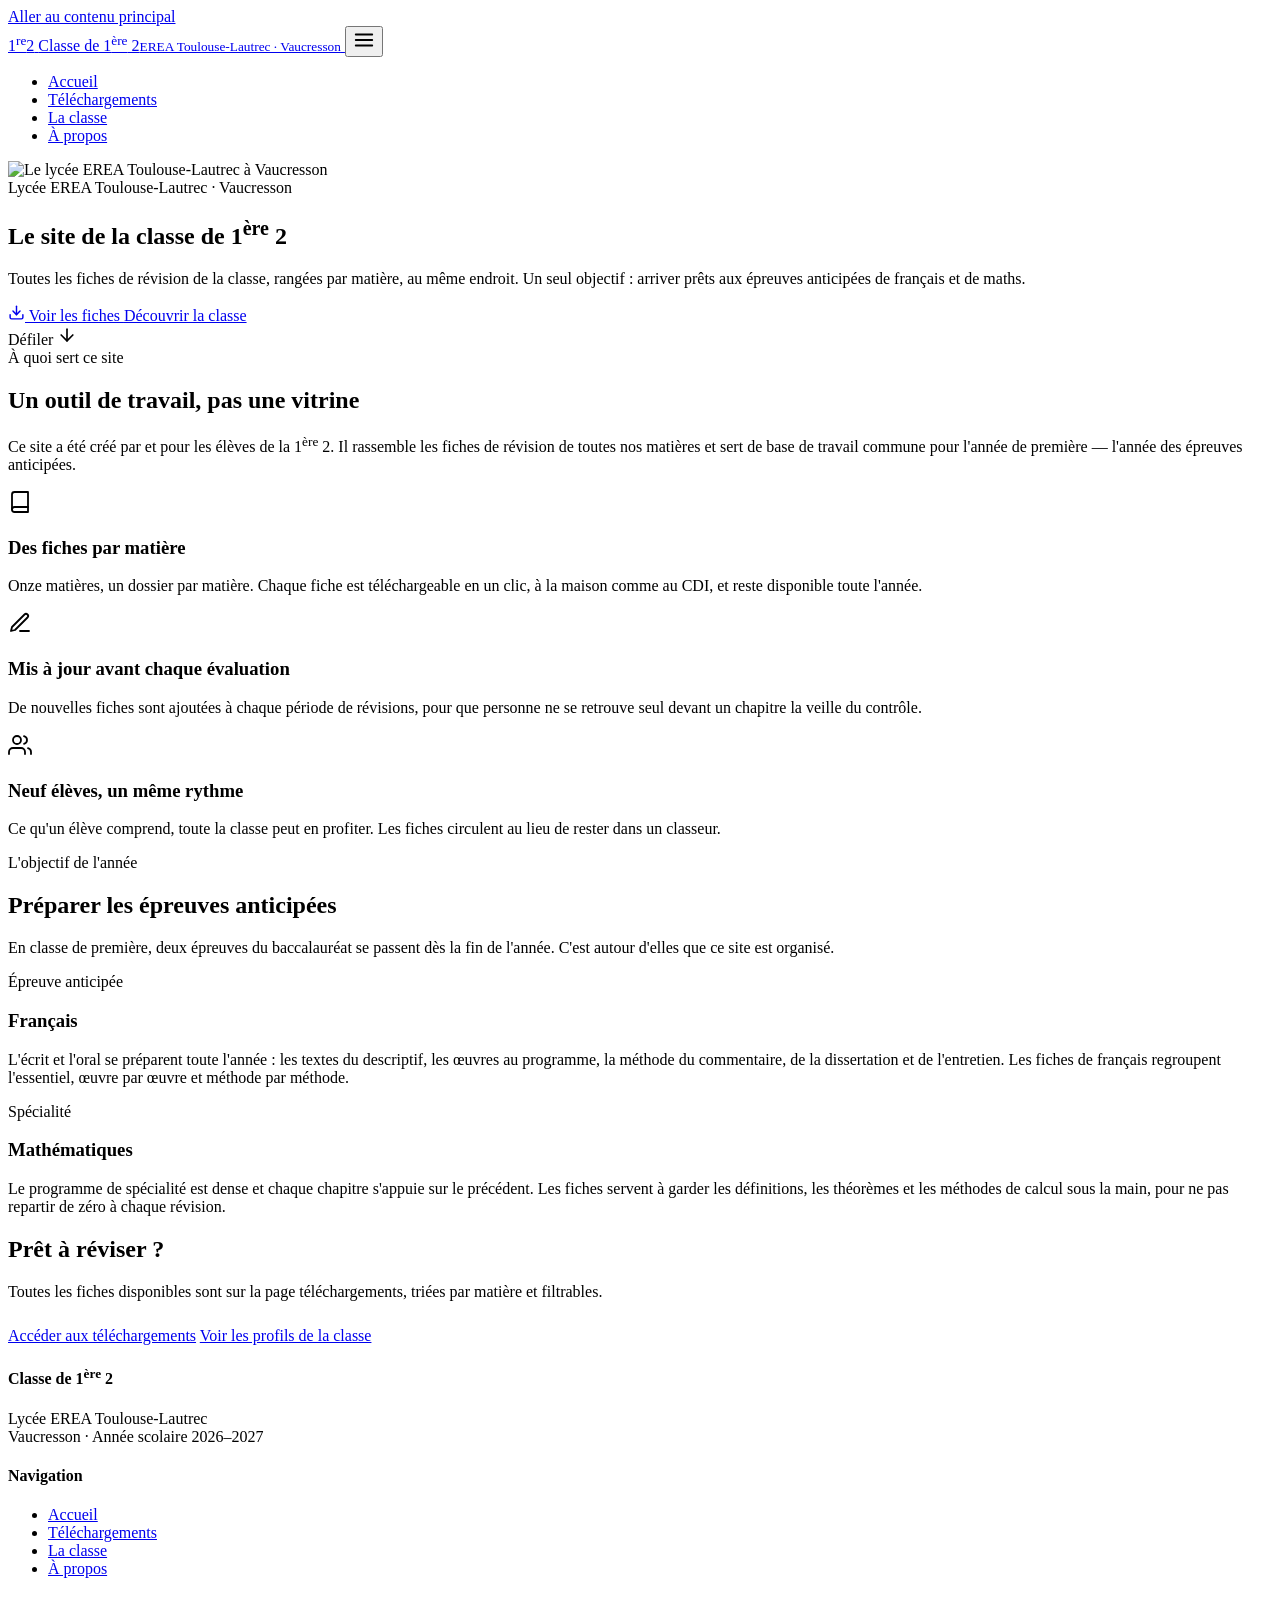
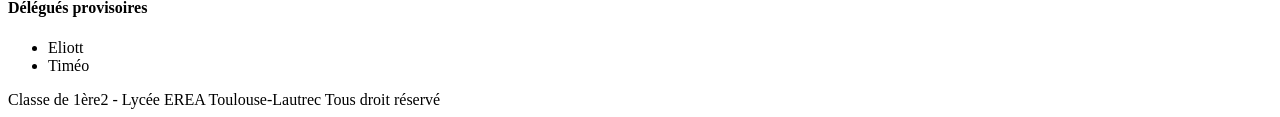
==== index.html @ 65476188 "Add files via upload" ====
<!DOCTYPE html>
<html lang="fr">
<head>
<meta charset="utf-8">
<meta name="viewport" content="width=device-width, initial-scale=1">
<title>Classe de 1ère 2 — Lycée EREA Toulouse-Lautrec</title>
<meta name="description" content="Le site de la classe de 1ère 2 du lycée EREA Toulouse-Lautrec à Vaucresson : fiches de révision par matière et préparation aux épreuves anticipées de français et de maths.">
<link rel="icon" href="favicon.ico" sizes="any">
<link rel="icon" type="image/png" sizes="16x16" href="images/favicon-16.png">
<link rel="icon" type="image/png" sizes="32x32" href="images/favicon-32.png">
<link rel="icon" type="image/png" sizes="48x48" href="images/favicon-48.png">
<link rel="apple-touch-icon" sizes="180x180" href="images/apple-touch-icon.png">
<script>document.documentElement.className+=" js";</script>
<link rel="stylesheet" href="css/style.css">
</head>
<body>
<a class="skip-link" href="#main">Aller au contenu principal</a>

<header class="site-header site-header--over-capable site-header--over">
  <div class="header-inner">
    <a class="brand" href="index.html">
      <span class="brand-mark" aria-hidden="true">1<sup>re</sup>2</span>
      <span class="brand-name">Classe de 1<sup>ère</sup> 2<small>EREA Toulouse-Lautrec · Vaucresson</small></span>
    </a>
    <button class="nav-toggle" type="button" aria-expanded="false" aria-controls="nav" aria-label="Ouvrir le menu">
      <svg width="22" height="22" viewBox="0 0 24 24" fill="none" stroke="currentColor" stroke-width="2" stroke-linecap="round" aria-hidden="true"><path d="M3 6h18M3 12h18M3 18h18"/></svg>
    </button>
    <nav class="nav" id="nav" data-open="false" aria-label="Navigation principale">
      <ul>
        <li><a href="index.html" aria-current="page">Accueil</a></li>
        <li><a href="telechargements.html">Téléchargements</a></li>
        <li><a href="eleves.html">La classe</a></li>
        <li><a href="a-propos.html">À propos</a></li>
      </ul>
    </nav>
  </div>
</header>

<main id="main">

  <!-- ============ HERO ============ -->
  <section class="hero">
    <div class="hero-media">
      <img src="images/lycee.jpg" alt="Le lycée EREA Toulouse-Lautrec à Vaucresson">
    </div>
    <div class="hero-inner">
      <span class="eyebrow">Lycée EREA Toulouse-Lautrec · Vaucresson</span>
      <h1>Le site de la classe de 1<sup>ère</sup> 2</h1>
      <p class="lead">Toutes les fiches de révision de la classe, rangées par matière, au même endroit. Un seul objectif : arriver prêts aux épreuves anticipées de français et de maths.</p>
      <div class="hero-actions">
        <a class="btn btn--primary" href="telechargements.html">
          <svg width="17" height="17" viewBox="0 0 24 24" fill="none" stroke="currentColor" stroke-width="2" stroke-linecap="round" stroke-linejoin="round" aria-hidden="true"><path d="M21 15v4a2 2 0 0 1-2 2H5a2 2 0 0 1-2-2v-4"/><path d="M7 10l5 5 5-5"/><path d="M12 15V3"/></svg>
          Voir les fiches
        </a>
        <a class="btn btn--ghost" href="eleves.html">Découvrir la classe</a>
      </div>
    </div>
    <div class="scroll-cue" aria-hidden="true">
      <span>Défiler</span>
      <svg width="20" height="20" viewBox="0 0 24 24" fill="none" stroke="currentColor" stroke-width="2" stroke-linecap="round" stroke-linejoin="round"><path d="M12 5v14"/><path d="M19 12l-7 7-7-7"/></svg>
    </div>
  </section>

  <!-- ============ À QUOI SERT CE SITE ============ -->
  <section class="section">
    <div class="container">
      <div class="section-head section-head--center reveal">
        <span class="eyebrow-dark">À quoi sert ce site</span>
        <h2>Un outil de travail, pas une vitrine</h2>
        <p>Ce site a été créé par et pour les élèves de la 1<sup>ère</sup> 2. Il rassemble les fiches de révision de toutes nos matières et sert de base de travail commune pour l'année de première — l'année des épreuves anticipées.</p>
      </div>

      <div class="grid grid--3">
        <article class="card card--hover reveal">
          <span class="icon-badge" aria-hidden="true">
            <svg width="24" height="24" viewBox="0 0 24 24" fill="none" stroke="currentColor" stroke-width="1.8" stroke-linecap="round" stroke-linejoin="round"><path d="M4 19.5A2.5 2.5 0 0 1 6.5 17H20"/><path d="M6.5 2H20v20H6.5A2.5 2.5 0 0 1 4 19.5v-15A2.5 2.5 0 0 1 6.5 2z"/></svg>
          </span>
          <h3>Des fiches par matière</h3>
          <p>Onze matières, un dossier par matière. Chaque fiche est téléchargeable en un clic, à la maison comme au CDI, et reste disponible toute l'année.</p>
        </article>

        <article class="card card--hover reveal">
          <span class="icon-badge" aria-hidden="true">
            <svg width="24" height="24" viewBox="0 0 24 24" fill="none" stroke="currentColor" stroke-width="1.8" stroke-linecap="round" stroke-linejoin="round"><path d="M12 20h9"/><path d="M16.5 3.5a2.12 2.12 0 0 1 3 3L7 19l-4 1 1-4z"/></svg>
          </span>
          <h3>Mis à jour avant chaque évaluation</h3>
          <p>De nouvelles fiches sont ajoutées à chaque période de révisions, pour que personne ne se retrouve seul devant un chapitre la veille du contrôle.</p>
        </article>

        <article class="card card--hover reveal">
          <span class="icon-badge icon-badge--accent" aria-hidden="true">
            <svg width="24" height="24" viewBox="0 0 24 24" fill="none" stroke="currentColor" stroke-width="1.8" stroke-linecap="round" stroke-linejoin="round"><path d="M17 21v-2a4 4 0 0 0-4-4H5a4 4 0 0 0-4 4v2"/><circle cx="9" cy="7" r="4"/><path d="M23 21v-2a4 4 0 0 0-3-3.87"/><path d="M16 3.13a4 4 0 0 1 0 7.75"/></svg>
          </span>
          <h3>Neuf élèves, un même rythme</h3>
          <p>Ce qu'un élève comprend, toute la classe peut en profiter. Les fiches circulent au lieu de rester dans un classeur.</p>
        </article>
      </div>
    </div>
  </section>

  <!-- ============ LES ÉPREUVES ANTICIPÉES ============ -->
  <section class="section section--muted">
    <div class="container">
      <div class="section-head reveal">
        <span class="eyebrow-dark">L'objectif de l'année</span>
        <h2>Préparer les épreuves anticipées</h2>
        <p>En classe de première, deux épreuves du baccalauréat se passent dès la fin de l'année. C'est autour d'elles que ce site est organisé.</p>
      </div>

      <div class="bc-strip">
        <article class="bc-card bc-card--fr reveal">
          <span class="bc-tag">Épreuve anticipée</span>
          <h3>Français</h3>
          <p>L'écrit et l'oral se préparent toute l'année : les textes du descriptif, les œuvres au programme, la méthode du commentaire, de la dissertation et de l'entretien. Les fiches de français regroupent l'essentiel, œuvre par œuvre et méthode par méthode.</p>
        </article>

        <article class="bc-card bc-card--maths reveal">
          <span class="bc-tag">Spécialité</span>
          <h3>Mathématiques</h3>
          <p>Le programme de spécialité est dense et chaque chapitre s'appuie sur le précédent. Les fiches servent à garder les définitions, les théorèmes et les méthodes de calcul sous la main, pour ne pas repartir de zéro à chaque révision.</p>
        </article>
      </div>
    </div>
  </section>

  <!-- ============ CTA ============ -->
  <section class="section">
    <div class="container">
      <div class="section-head section-head--center reveal">
        <h2>Prêt à réviser ?</h2>
        <p>Toutes les fiches disponibles sont sur la page téléchargements, triées par matière et filtrables.</p>
        <div class="hero-actions" style="margin-top:26px">
          <a class="btn btn--primary" href="telechargements.html">Accéder aux téléchargements</a>
          <a class="btn btn--soft" href="eleves.html">Voir les profils de la classe</a>
        </div>
      </div>
    </div>
  </section>

</main>

<footer class="site-footer">
  <div class="container">
    <div class="footer-top">
      <div>
        <h4>Classe de 1<sup>ère</sup> 2</h4>
        <p>Lycée EREA Toulouse-Lautrec<br>Vaucresson · Année scolaire <span data-year>2026–2027</span></p>
      </div>
      <div>
        <h4>Navigation</h4>
        <ul>
          <li><a href="index.html">Accueil</a></li>
          <li><a href="telechargements.html">Téléchargements</a></li>
          <li><a href="eleves.html">La classe</a></li>
          <li><a href="a-propos.html">À propos</a></li>
        </ul>
      </div>
      <div>
        <h4>Délégués provisoires</h4>
        <ul>
          <li>Eliott</li>
          <li>Timéo</li>
        </ul>
      </div>
    </div>
    <div class="footer-bottom">
      Classe de 1ère2 - Lycée EREA Toulouse-Lautrec Tous droit réservé
    </div>
  </div>
</footer>

<script src="js/main.js"></script>
</body>
</html>
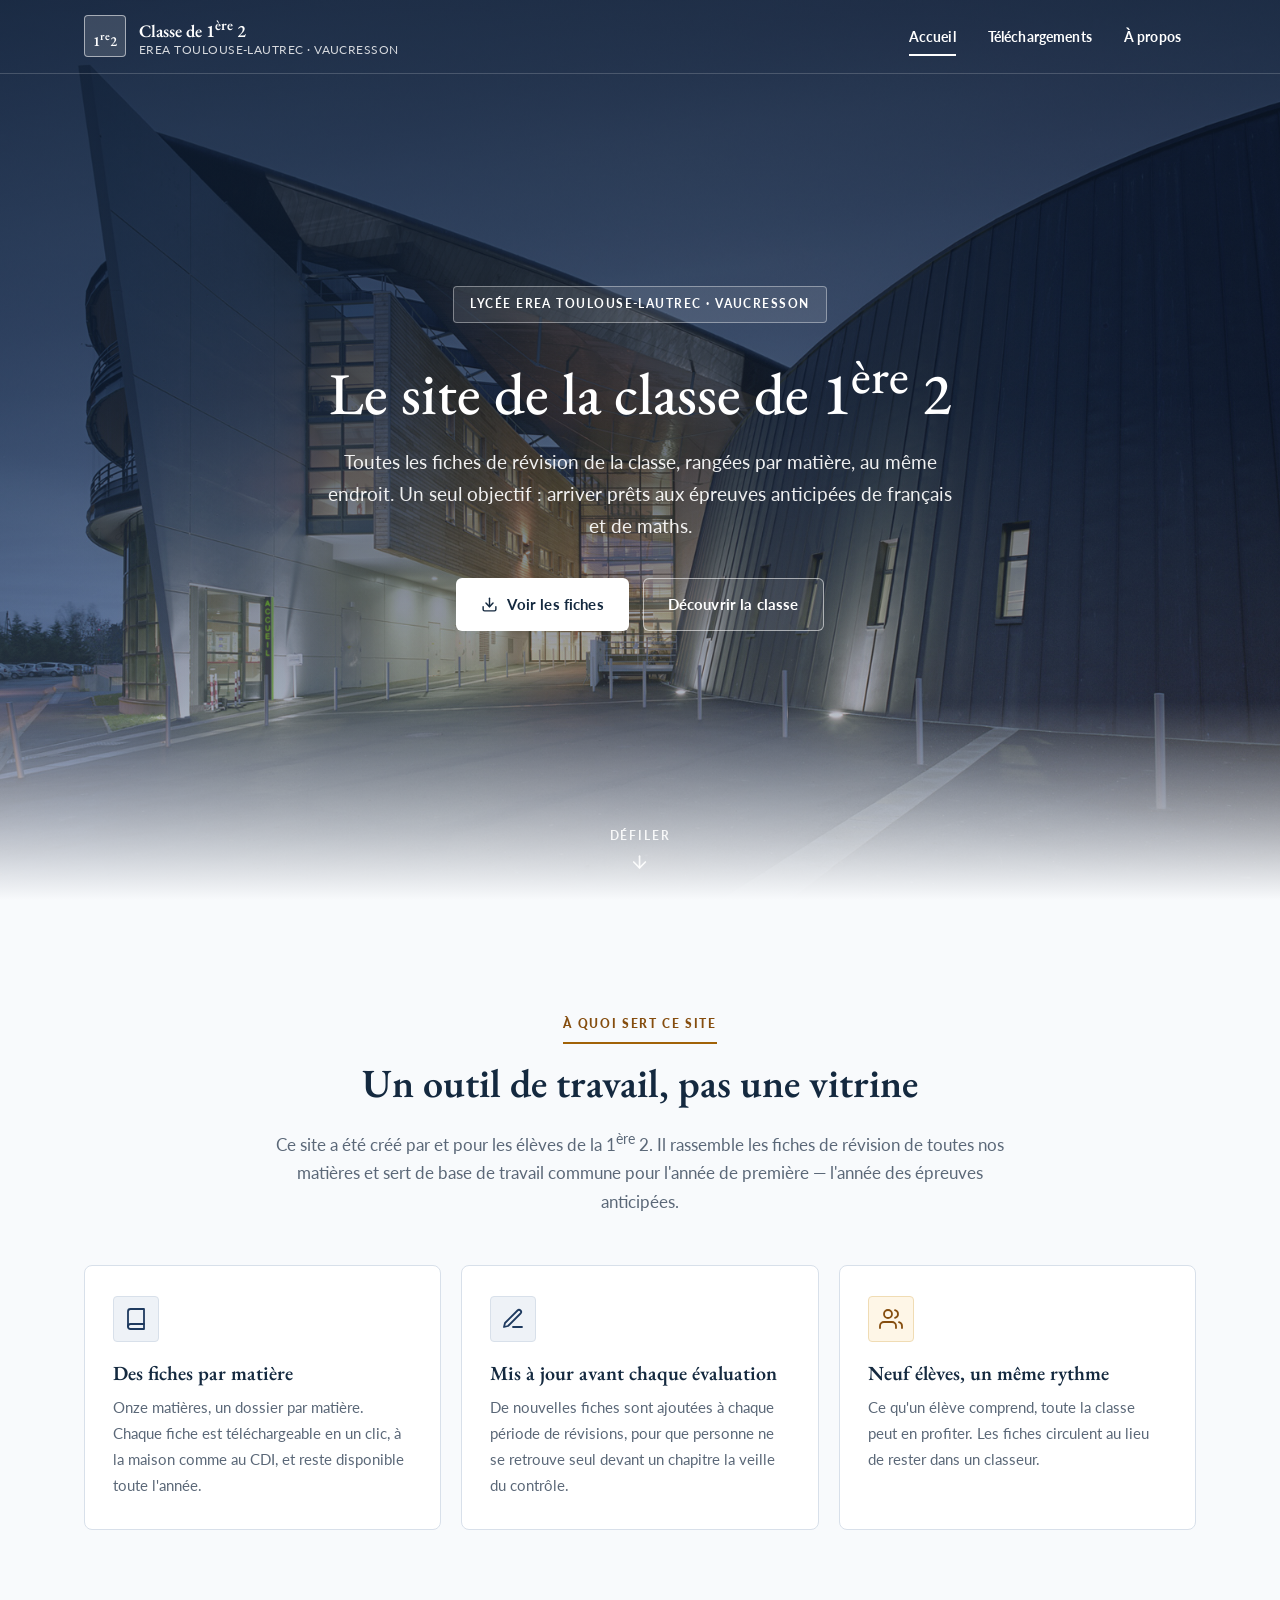
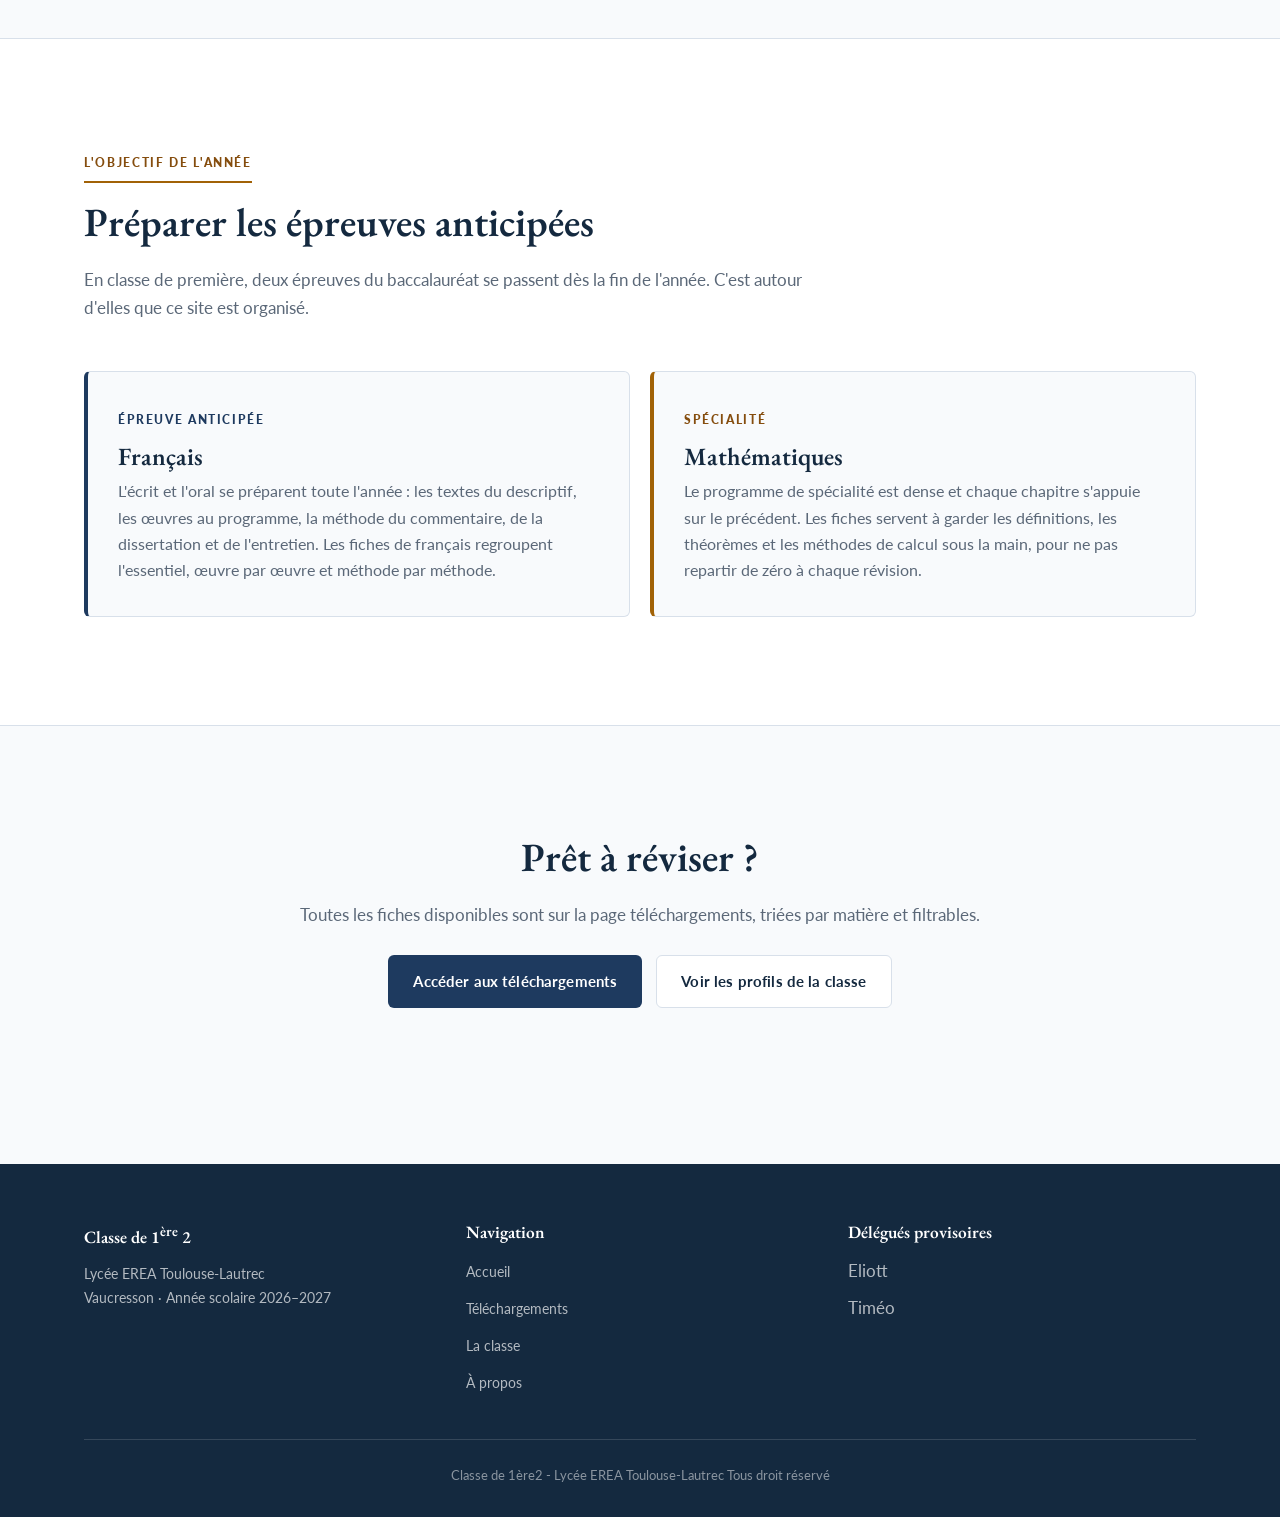
==== commit 56861811: "Remove 'La classe' link from navigation" ====
--- a/index.html
+++ b/index.html
@@ -29,7 +29,6 @@
       <ul>
         <li><a href="index.html" aria-current="page">Accueil</a></li>
         <li><a href="telechargements.html">Téléchargements</a></li>
-        <li><a href="eleves.html">La classe</a></li>
         <li><a href="a-propos.html">À propos</a></li>
       </ul>
     </nav>
--- a/css/style.css
+++ b/css/style.css
@@ -0,0 +1,460 @@
+/* ============================================================
+   Classe de 1ère 2 — Lycée EREA Toulouse-Lautrec
+   Design system : bleu marine institutionnel (#1E3A5F)
+                   + bleu d'action (#1D4ED8) + ocre (#A16207)
+   Typographie : EB Garamond (titres) / Lato (texte)
+   ============================================================ */
+
+@import url('https://fonts.googleapis.com/css2?family=EB+Garamond:wght@400;500;600;700&family=Lato:wght@300;400;700;900&display=swap');
+
+:root {
+  --color-primary: #1E3A5F;
+  --color-primary-dark: #14293F;
+  --color-primary-light: #2F5A8F;
+  --color-on-primary: #FFFFFF;
+
+  --color-action: #1D4ED8;
+  --color-action-dark: #1E40AF;
+
+  --color-accent: #A16207;
+  --color-accent-dark: #854D0E;
+  --color-accent-soft: #FEF6E7;
+  --color-accent-border: #F0DCB4;
+
+  --color-background: #F8FAFC;
+  --color-surface: #FFFFFF;
+  --color-foreground: #0F172A;
+  --color-muted-fg: #5B6878;
+  --color-muted: #EEF2F7;
+  --color-border: #D8E0EA;
+  --color-ring: #1D4ED8;
+
+  --font-heading: 'EB Garamond', Georgia, 'Times New Roman', serif;
+  --font-body: 'Lato', -apple-system, BlinkMacSystemFont, 'Segoe UI', Helvetica, Arial, sans-serif;
+
+  --radius-sm: 4px;
+  --radius: 6px;
+  --radius-lg: 8px;
+
+  --shadow-sm: 0 1px 2px rgba(15, 23, 42, .06);
+  --shadow: 0 1px 3px rgba(15, 23, 42, .08), 0 6px 16px rgba(15, 23, 42, .06);
+  --shadow-lg: 0 2px 6px rgba(15, 23, 42, .08), 0 16px 36px rgba(15, 23, 42, .10);
+
+  --container: 1160px;
+  --header-h: 74px;
+}
+
+/* ---------- Reset ---------- */
+*, *::before, *::after { box-sizing: border-box; }
+html { scroll-behavior: smooth; -webkit-text-size-adjust: 100%; }
+body {
+  margin: 0;
+  font-family: var(--font-body);
+  font-size: 16.5px;
+  line-height: 1.7;
+  color: var(--color-foreground);
+  background: var(--color-background);
+  -webkit-font-smoothing: antialiased;
+}
+img { max-width: 100%; display: block; }
+h1, h2, h3, h4 { font-family: var(--font-heading); line-height: 1.18; margin: 0 0 .5em; font-weight: 600; color: var(--color-primary-dark); }
+h1 { font-size: clamp(2.2rem, 5.5vw, 3.7rem); font-weight: 600; }
+h2 { font-size: clamp(1.7rem, 3.6vw, 2.5rem); }
+h3 { font-size: 1.25rem; }
+p  { margin: 0 0 1rem; }
+a  { color: var(--color-action-dark); }
+ul { margin: 0 0 1rem; padding-left: 1.2rem; }
+code { font-family: ui-monospace, SFMono-Regular, Menlo, Consolas, monospace; font-size: .9em; background: var(--color-muted); padding: 2px 6px; border-radius: 3px; }
+:focus-visible { outline: 3px solid var(--color-ring); outline-offset: 2px; border-radius: 3px; }
+
+.container { width: 100%; max-width: var(--container); margin-inline: auto; padding-inline: 24px; }
+.sr-only {
+  position: absolute; width: 1px; height: 1px; padding: 0; margin: -1px;
+  overflow: hidden; clip: rect(0 0 0 0); white-space: nowrap; border: 0;
+}
+.skip-link {
+  position: absolute; left: 16px; top: -60px; z-index: 200;
+  background: var(--color-primary); color: #fff; padding: 10px 18px;
+  border-radius: 0 0 var(--radius) var(--radius); font-weight: 700;
+  transition: top .2s ease;
+}
+.skip-link:focus { top: 0; }
+
+/* ---------- En-tête ---------- */
+.site-header {
+  position: sticky; top: 0; z-index: 100;
+  height: var(--header-h);
+  display: flex; align-items: center;
+  background: rgba(255, 255, 255, .92);
+  backdrop-filter: blur(12px);
+  -webkit-backdrop-filter: blur(12px);
+  border-bottom: 1px solid var(--color-border);
+}
+.site-header--over {
+  background: transparent; border-bottom-color: rgba(255,255,255,.18);
+  backdrop-filter: none; -webkit-backdrop-filter: none;
+  transition: background .3s ease, border-color .3s ease;
+}
+.site-header--over .brand-name,
+.site-header--over .nav a { color: #fff; }
+.site-header--over .brand-mark { background: rgba(255,255,255,.14); border-color: rgba(255,255,255,.55); color: #fff; }
+.site-header--over .nav a[aria-current="page"] { color: #fff; }
+.site-header--over .nav a[aria-current="page"]::after { background: #fff; }
+.site-header--over .nav-toggle { color: #fff; border-color: rgba(255,255,255,.5); }
+
+.header-inner { width: 100%; max-width: var(--container); margin-inline: auto; padding-inline: 24px; display: flex; align-items: center; justify-content: space-between; gap: 16px; }
+
+.brand { display: flex; align-items: center; gap: 13px; text-decoration: none; }
+.brand-mark {
+  width: 42px; height: 42px; flex: none; border-radius: var(--radius-sm);
+  display: inline-block; text-align: center; line-height: 40px;
+  background: var(--color-primary);
+  color: #fff; font-family: var(--font-heading); font-weight: 600; font-size: .88rem;
+  white-space: nowrap;
+  border: 1px solid rgba(255,255,255,.18);
+}
+.brand-name { font-family: var(--font-heading); font-weight: 600; font-size: 1.1rem; color: var(--color-primary-dark); line-height: 1.15; }
+.brand-name small { display: block; font-family: var(--font-body); font-weight: 400; font-size: .72rem; color: var(--color-muted-fg); letter-spacing: .04em; text-transform: uppercase; margin-top: 2px; }
+.site-header--over .brand-name small { color: rgba(255,255,255,.82); }
+
+.nav ul { display: flex; align-items: center; gap: 2px; list-style: none; margin: 0; padding: 0; }
+.nav a {
+  display: block; position: relative; padding: 10px 15px; border-radius: var(--radius-sm);
+  text-decoration: none; color: var(--color-muted-fg); font-weight: 700; font-size: .88rem;
+  letter-spacing: .01em;
+  transition: color .2s ease, background-color .2s ease;
+}
+.nav a:hover { color: var(--color-primary-dark); background: var(--color-muted); }
+.site-header--over .nav a:hover { background: rgba(255,255,255,.14); color: #fff; }
+.nav a[aria-current="page"] { color: var(--color-primary-dark); }
+.nav a[aria-current="page"]::after {
+  content: ""; position: absolute; left: 15px; right: 15px; bottom: 2px;
+  height: 2px; background: var(--color-primary);
+}
+.nav-toggle {
+  display: none; align-items: center; justify-content: center;
+  width: 44px; height: 44px; border-radius: var(--radius-sm); cursor: pointer;
+  background: transparent; border: 1px solid var(--color-border); color: var(--color-foreground);
+}
+
+@media (max-width: 860px) {
+  .nav-toggle { display: flex; }
+  .nav {
+    position: absolute; top: var(--header-h); left: 0; right: 0;
+    background: var(--color-surface); border-bottom: 1px solid var(--color-border);
+    box-shadow: var(--shadow); padding: 10px 16px 18px;
+    display: none;
+  }
+  .nav[data-open="true"] { display: block; }
+  .nav ul { flex-direction: column; align-items: stretch; gap: 2px; }
+  .nav a { padding: 13px 14px; color: var(--color-foreground); font-size: .95rem; }
+  .site-header--over .nav a { color: var(--color-foreground); }
+  .nav a[aria-current="page"] { background: var(--color-muted); }
+  .nav a[aria-current="page"]::after { display: none; }
+}
+
+/* ---------- Boutons ---------- */
+.btn {
+  display: inline-flex; align-items: center; justify-content: center; gap: 9px;
+  padding: 13px 24px; border-radius: var(--radius); border: 1px solid transparent;
+  font-family: var(--font-body); font-weight: 700; font-size: .92rem; letter-spacing: .01em;
+  text-decoration: none; cursor: pointer;
+  transition: background-color .2s ease, border-color .2s ease, color .2s ease, box-shadow .2s ease;
+}
+.btn svg { flex: none; }
+.btn--primary { background: var(--color-primary); color: var(--color-on-primary); }
+.btn--primary:hover { background: var(--color-primary-dark); }
+.btn--accent { background: var(--color-action); color: #fff; }
+.btn--accent:hover { background: var(--color-action-dark); }
+.btn--ghost { background: rgba(255,255,255,.08); color: #fff; border-color: rgba(255,255,255,.55); }
+.btn--ghost:hover { background: rgba(255,255,255,.18); }
+/* sur la photo du hero, le bouton principal passe en blanc pour rester lisible */
+.hero .btn--primary { background: #fff; color: var(--color-primary-dark); }
+.hero .btn--primary:hover { background: #E8EDF3; }
+
+.btn--soft { background: var(--color-surface); color: var(--color-primary-dark); border-color: var(--color-border); }
+.btn--soft:hover { background: var(--color-muted); border-color: var(--color-primary-light); }
+.btn[disabled], .btn--disabled { opacity: .5; pointer-events: none; }
+
+/* ---------- Hero ---------- */
+.hero { position: relative; min-height: 100vh; min-height: 100svh; display: grid; place-items: center; overflow: hidden; margin-top: calc(var(--header-h) * -1); }
+.hero-media { position: absolute; inset: 0; z-index: 0; will-change: transform, opacity; }
+.hero-media img { width: 100%; height: 100%; object-fit: cover; object-position: center; }
+.hero-media::after {
+  content: ""; position: absolute; inset: 0;
+  background:
+    linear-gradient(180deg, rgba(10,22,40,.72) 0%, rgba(10,22,40,.46) 44%, rgba(248,250,252,.08) 78%, var(--color-background) 100%),
+    linear-gradient(120deg, rgba(30,58,95,.55), rgba(15,23,42,.25));
+}
+.hero-inner { position: relative; z-index: 1; text-align: center; padding: calc(var(--header-h) + 40px) 24px 96px; max-width: 880px; will-change: opacity, transform; }
+.hero .eyebrow {
+  display: inline-flex; align-items: center; gap: 8px;
+  padding: 7px 16px; border-radius: var(--radius-sm); margin-bottom: 24px;
+  background: rgba(255,255,255,.10); border: 1px solid rgba(255,255,255,.38);
+  color: #fff; font-size: .76rem; font-weight: 700; letter-spacing: .12em; text-transform: uppercase;
+}
+.hero h1 { color: #fff; margin-bottom: .3em; font-weight: 500; }
+.hero .lead { color: rgba(255,255,255,.92); font-size: clamp(1.02rem, 2vw, 1.18rem); max-width: 640px; margin-inline: auto; }
+.hero-actions { display: flex; flex-wrap: wrap; gap: 14px; justify-content: center; margin-top: 36px; }
+.scroll-cue {
+  position: absolute; bottom: 28px; left: 50%; transform: translateX(-50%); z-index: 1;
+  color: rgba(255,255,255,.88); display: flex; flex-direction: column; align-items: center; gap: 6px;
+  font-size: .72rem; letter-spacing: .16em; text-transform: uppercase; font-weight: 700;
+}
+.scroll-cue svg { animation: bob 2.4s ease-in-out infinite; }
+@keyframes bob { 0%,100% { transform: translateY(0); } 50% { transform: translateY(7px); } }
+
+/* ---------- Sections ---------- */
+.section { padding: clamp(64px, 9vw, 108px) 0; }
+.section--muted { background: var(--color-surface); border-block: 1px solid var(--color-border); }
+.section-head { max-width: 740px; margin-bottom: 48px; }
+.section-head--center { margin-inline: auto; text-align: center; }
+.eyebrow-dark {
+  display: inline-block; margin-bottom: 16px; padding-bottom: 8px;
+  border-bottom: 2px solid var(--color-accent);
+  color: var(--color-accent-dark);
+  font-size: .74rem; font-weight: 900; letter-spacing: .14em; text-transform: uppercase;
+}
+.section-head p { color: var(--color-muted-fg); font-size: 1.05rem; margin-bottom: 0; }
+
+/* ---------- Bandeau de page ---------- */
+.page-head { padding: clamp(54px, 7vw, 88px) 0 clamp(36px, 4vw, 54px); background: var(--color-surface); border-bottom: 1px solid var(--color-border); }
+.page-head p { color: var(--color-muted-fg); max-width: 700px; font-size: 1.05rem; margin-bottom: 0; }
+
+/* ---------- Cartes ---------- */
+.grid { display: grid; gap: 20px; }
+.grid--3 { grid-template-columns: repeat(auto-fit, minmax(280px, 1fr)); }
+.grid--4 { grid-template-columns: repeat(auto-fit, minmax(240px, 1fr)); }
+
+.card {
+  background: var(--color-surface); border: 1px solid var(--color-border);
+  border-radius: var(--radius-lg); padding: 30px 28px;
+  transition: border-color .2s ease, box-shadow .2s ease;
+}
+.card--hover:hover { border-color: var(--color-primary-light); box-shadow: var(--shadow); }
+.card h3 { margin-bottom: .45em; }
+.card p:last-child { margin-bottom: 0; }
+.card p { color: var(--color-muted-fg); font-size: .96rem; }
+
+.icon-badge {
+  width: 46px; height: 46px; border-radius: var(--radius-sm); display: grid; place-items: center;
+  margin-bottom: 20px; color: var(--color-primary);
+  background: var(--color-muted); border: 1px solid var(--color-border);
+}
+.icon-badge--accent { color: var(--color-accent-dark); background: var(--color-accent-soft); border-color: var(--color-accent-border); }
+
+/* ---------- Épreuves anticipées ---------- */
+.bc-strip { display: grid; gap: 20px; grid-template-columns: repeat(auto-fit, minmax(300px, 1fr)); }
+.bc-card {
+  position: relative; padding: 32px 30px; background: var(--color-background);
+  border: 1px solid var(--color-border); border-left: 4px solid var(--color-primary);
+  border-radius: var(--radius);
+}
+.bc-card--maths { border-left-color: var(--color-accent); }
+.bc-card h3 { font-size: 1.55rem; margin-bottom: .3em; }
+.bc-card p { color: var(--color-muted-fg); margin-bottom: 0; font-size: .97rem; }
+.bc-card .bc-tag {
+  display: inline-block; margin-bottom: 12px;
+  font-size: .72rem; font-weight: 900; letter-spacing: .14em; text-transform: uppercase;
+  color: var(--color-primary);
+}
+.bc-card--maths .bc-tag { color: var(--color-accent-dark); }
+
+/* ---------- Page téléchargements ---------- */
+.notice {
+  display: flex; gap: 18px; align-items: flex-start;
+  background: var(--color-surface);
+  border: 1px solid var(--color-border); border-left: 4px solid var(--color-primary);
+  border-radius: var(--radius); padding: 24px 26px; margin-bottom: 40px;
+}
+.notice svg { flex: none; color: var(--color-primary); margin-top: 3px; }
+.notice h3 { margin-bottom: .4em; font-size: 1.16rem; }
+.notice p { margin-bottom: .6rem; color: var(--color-muted-fg); font-size: .96rem; }
+.notice p:last-child { margin-bottom: 0; }
+
+.filters { display: flex; flex-wrap: wrap; gap: 8px; margin-bottom: 28px; }
+.chip {
+  padding: 9px 15px; border-radius: var(--radius-sm); cursor: pointer;
+  background: var(--color-surface); border: 1px solid var(--color-border);
+  color: var(--color-muted-fg); font-family: var(--font-body); font-weight: 700; font-size: .84rem;
+  transition: all .18s ease;
+}
+.chip:hover { border-color: var(--color-primary-light); color: var(--color-primary-dark); }
+.chip[aria-pressed="true"] { background: var(--color-primary); border-color: var(--color-primary); color: #fff; }
+
+.search-box { position: relative; margin-bottom: 24px; max-width: 440px; }
+.search-box svg { position: absolute; left: 15px; top: 50%; transform: translateY(-50%); color: var(--color-muted-fg); pointer-events: none; }
+.search-box input {
+  width: 100%; padding: 13px 16px 13px 44px; border-radius: var(--radius);
+  border: 1px solid var(--color-border); background: var(--color-surface);
+  font-family: var(--font-body); font-size: .95rem; color: var(--color-foreground);
+}
+.search-box input::placeholder { color: #93A1B1; }
+
+.subject { margin-bottom: 22px; border: 1px solid var(--color-border); border-radius: var(--radius-lg); background: var(--color-surface); overflow: hidden; }
+.subject-head { display: flex; align-items: center; gap: 15px; padding: 20px 24px; border-bottom: 1px solid var(--color-border); }
+.subject-dot {
+  width: 42px; height: 42px; flex: none; border-radius: var(--radius-sm);
+  display: grid; place-items: center; color: #fff; font-weight: 900; font-size: .74rem;
+  letter-spacing: .04em; font-family: var(--font-body);
+}
+.subject-head h3 { margin: 0; font-size: 1.2rem; }
+.subject-head .subject-meta { font-size: .82rem; color: var(--color-muted-fg); font-weight: 400; }
+.subject-count { margin-left: auto; font-size: .78rem; font-weight: 900; color: var(--color-muted-fg); background: var(--color-muted); padding: 5px 12px; border-radius: var(--radius-sm); }
+
+.chapter-head {
+  display: flex; align-items: center; gap: 12px;
+  padding: 18px 24px 10px;
+  border-top: 1px solid var(--color-border);
+}
+.sheet-list + .chapter-head { padding-top: 20px; }
+.subject-head + .chapter-head { border-top: 0; padding-top: 20px; }
+.chapter-head::before {
+  content: ""; flex: none; width: 3px; align-self: stretch;
+  min-height: 18px; background: var(--color-accent);
+}
+.chapter-head h4 {
+  margin: 0; font-family: var(--font-heading); font-size: 1.1rem;
+  font-weight: 600; color: var(--color-primary-dark);
+}
+.chapter-head .chapter-count { margin-left: auto; font-size: .76rem; font-weight: 700; color: var(--color-muted-fg); }
+
+.sheet-list { list-style: none; margin: 0; padding: 0; }
+.sheet {
+  display: flex; align-items: center; gap: 15px; padding: 14px 24px;
+  border-top: 1px solid var(--color-border); transition: background-color .18s ease;
+}
+.chapter-head + .sheet-list .sheet:first-child { border-top: 1px solid var(--color-border); }
+.sheet:hover { background: var(--color-muted); }
+.sheet-icon { width: 36px; height: 36px; flex: none; border-radius: var(--radius-sm); display: grid; place-items: center; background: var(--color-muted); color: var(--color-primary); }
+.sheet-body { min-width: 0; flex: 1; }
+.sheet-title { display: block; font-weight: 700; font-size: .97rem; }
+.sheet-sub { display: block; font-size: .81rem; color: var(--color-muted-fg); }
+.sheet .btn { padding: 9px 17px; font-size: .84rem; }
+
+.subject--empty { background: var(--color-surface); }
+.subject--empty .subject-head { border-bottom: 0; }
+.subject--empty .subject-dot { opacity: .45; }
+.subject--empty .subject-count { opacity: .55; }
+
+.empty-state { padding: 30px 24px; text-align: center; color: var(--color-muted-fg); font-size: .95rem; }
+.empty-state strong { display: block; color: var(--color-foreground); font-family: var(--font-heading); font-size: 1.1rem; font-weight: 600; margin-bottom: 6px; }
+
+/* ---------- Page élèves ---------- */
+.student-grid { display: grid; gap: 20px; grid-template-columns: repeat(auto-fit, minmax(228px, 1fr)); }
+.student {
+  position: relative; text-align: center; padding: 32px 22px 28px;
+  background: var(--color-surface); border: 1px solid var(--color-border);
+  border-radius: var(--radius-lg);
+  transition: border-color .2s ease, box-shadow .2s ease;
+}
+.student:hover { border-color: var(--color-primary-light); box-shadow: var(--shadow); }
+.student-avatar {
+  width: 92px; height: 92px; margin: 0 auto 18px; border-radius: 50%;
+  overflow: hidden; background: var(--color-muted);
+  box-shadow: 0 0 0 1px var(--color-border);
+}
+.student--delegate .student-avatar { box-shadow: 0 0 0 2px var(--color-accent); }
+.student-avatar img { width: 100%; height: 100%; object-fit: cover; }
+.student h3 { margin-bottom: .15em; font-size: 1.3rem; }
+.student .role { font-size: .84rem; color: var(--color-muted-fg); margin-bottom: 0; }
+.badge-delegate {
+  display: inline-flex; align-items: center; gap: 6px; margin-top: 14px;
+  padding: 5px 12px; border-radius: var(--radius-sm);
+  background: var(--color-accent-soft); color: var(--color-accent-dark);
+  font-size: .72rem; font-weight: 900; letter-spacing: .08em; text-transform: uppercase;
+  border: 1px solid var(--color-accent-border);
+}
+
+.stat-row { display: grid; gap: 16px; grid-template-columns: repeat(auto-fit, minmax(180px, 1fr)); margin-bottom: 40px; }
+.stat { background: var(--color-surface); border: 1px solid var(--color-border); border-top: 3px solid var(--color-primary); border-radius: var(--radius); padding: 22px 24px; }
+.stat .num { font-family: var(--font-heading); font-size: 2.3rem; font-weight: 600; color: var(--color-primary); line-height: 1; }
+.stat .lbl { font-size: .82rem; color: var(--color-muted-fg); font-weight: 700; margin-top: 8px; letter-spacing: .02em; }
+
+/* ---------- Pied de page ---------- */
+.site-footer { background: var(--color-primary-dark); color: rgba(255,255,255,.68); padding: 58px 0 30px; }
+.footer-top { display: grid; gap: 34px; grid-template-columns: repeat(auto-fit, minmax(220px, 1fr)); padding-bottom: 34px; border-bottom: 1px solid rgba(255,255,255,.14); }
+.site-footer h4 { color: #fff; font-family: var(--font-heading); font-size: 1.08rem; font-weight: 600; margin-bottom: 14px; }
+.site-footer p { font-size: .9rem; margin-bottom: 0; }
+.site-footer ul { list-style: none; padding: 0; margin: 0; }
+.site-footer li { margin-bottom: 9px; }
+.site-footer a { color: rgba(255,255,255,.68); text-decoration: none; font-size: .9rem; transition: color .2s ease; }
+.site-footer a:hover { color: #fff; text-decoration: underline; }
+.footer-bottom { padding-top: 24px; text-align: center; font-size: .84rem; color: rgba(255,255,255,.5); }
+
+/* ---------- Page À propos ---------- */
+.about-split {
+  display: grid; gap: 44px; align-items: center;
+  grid-template-columns: minmax(0, 320px) minmax(0, 1fr);
+}
+.about-emblem {
+  padding: 22px; background: var(--color-surface);
+  border: 1px solid var(--color-border); border-radius: var(--radius-lg);
+}
+.about-emblem img { width: 100%; border-radius: var(--radius); }
+.about-emblem figcaption { margin-top: 14px; font-size: .8rem; color: var(--color-muted-fg); text-align: center; }
+
+.fact-list { display: grid; gap: 0; margin: 0 0 1.2rem; padding: 0; }
+.fact-list > div {
+  display: grid; gap: 4px 26px; grid-template-columns: minmax(0, 190px) minmax(0, 1fr);
+  padding: 14px 0; border-top: 1px solid var(--color-border);
+}
+.fact-list > div:last-child { border-bottom: 1px solid var(--color-border); }
+.fact-list dt { font-weight: 700; color: var(--color-primary-dark); font-size: .92rem; }
+.fact-list dd { margin: 0; color: var(--color-muted-fg); font-size: .95rem; }
+
+.source-note { font-size: .84rem; color: var(--color-muted-fg); }
+.source-note a { color: var(--color-action-dark); }
+
+.timeline { list-style: none; margin: 0; padding: 0; counter-reset: etape; }
+.timeline li {
+  position: relative; padding: 0 0 26px 52px; counter-increment: etape;
+}
+.timeline li::before {
+  content: counter(etape); position: absolute; left: 0; top: -2px;
+  width: 34px; height: 34px; border-radius: 50%;
+  display: grid; place-items: center;
+  background: var(--color-primary); color: #fff;
+  font-weight: 900; font-size: .85rem; font-family: var(--font-body);
+}
+.timeline li::after {
+  content: ""; position: absolute; left: 16px; top: 38px; bottom: 4px; width: 1px;
+  background: var(--color-border);
+}
+.timeline li:last-child { padding-bottom: 0; }
+.timeline li:last-child::after { display: none; }
+.timeline strong { display: block; font-family: var(--font-heading); font-size: 1.1rem; font-weight: 600; color: var(--color-primary-dark); margin-bottom: 2px; }
+.timeline p { margin: 0; color: var(--color-muted-fg); font-size: .95rem; }
+
+@media (max-width: 860px) {
+  .about-split { grid-template-columns: 1fr; gap: 30px; }
+  .about-emblem { max-width: 300px; margin-inline: auto; }
+  .fact-list > div { grid-template-columns: 1fr; gap: 2px; }
+}
+
+/* ---------- Révélation au scroll ---------- */
+.js .reveal { opacity: 0; transform: translateY(18px); transition: opacity .6s ease, transform .6s ease; }
+.js .reveal.is-visible { opacity: 1; transform: none; }
+
+/* ---------- Accessibilité : mouvement réduit ---------- */
+@media (prefers-reduced-motion: reduce) {
+  html { scroll-behavior: auto; }
+  *, *::before, *::after { animation-duration: .001ms !important; animation-iteration-count: 1 !important; transition-duration: .001ms !important; }
+  .js .reveal { opacity: 1; transform: none; }
+  .hero-media { transform: none !important; opacity: 1 !important; }
+}
+
+@media (max-width: 520px) {
+  /* évite que le sous-titre du logo passe sur deux lignes et déforme l'en-tête */
+  .brand-name small { display: none; }
+  .brand-name { font-size: 1rem; }
+}
+
+@media (max-width: 640px) {
+  body { font-size: 16px; }
+  .card { padding: 24px 22px; }
+  .sheet { flex-wrap: wrap; padding: 14px 18px; }
+  .sheet .btn { width: 100%; }
+  .subject-head { padding: 18px; }
+  .chapter-head { padding: 16px 18px 8px; }
+}
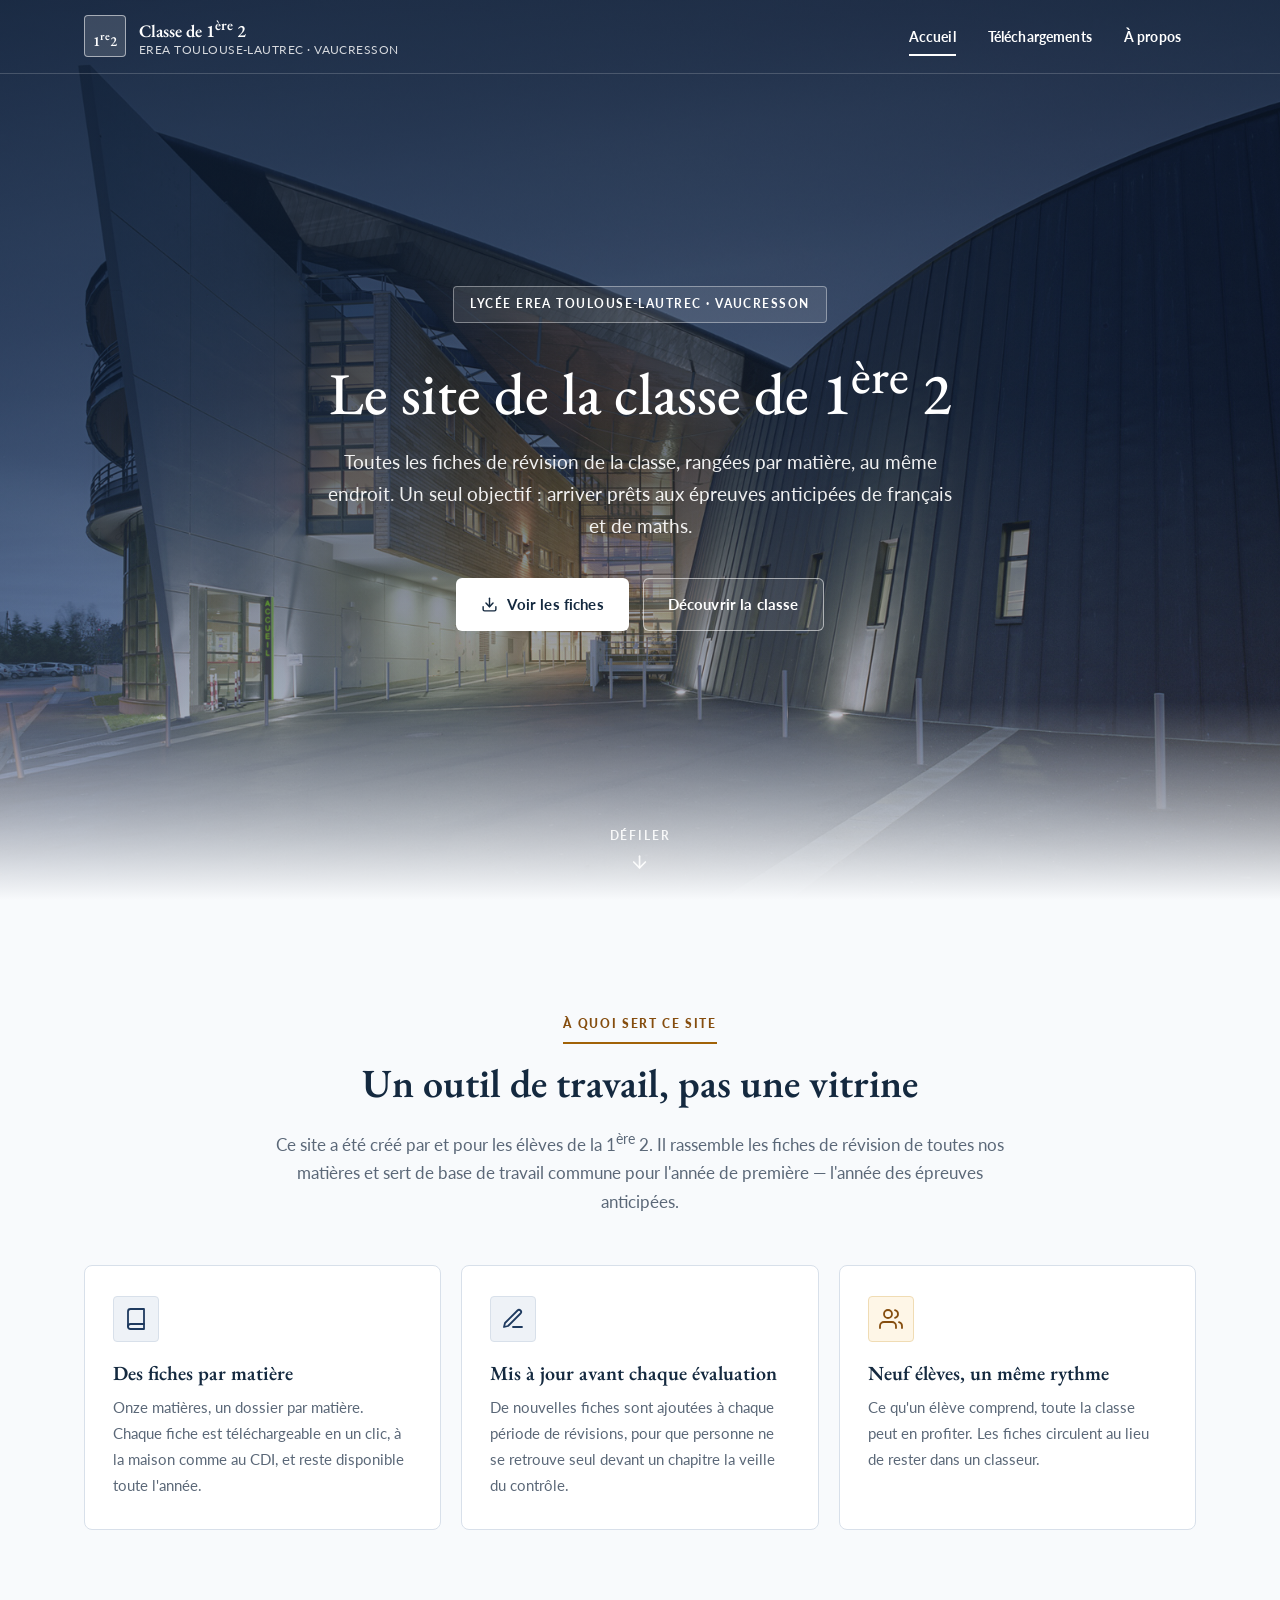
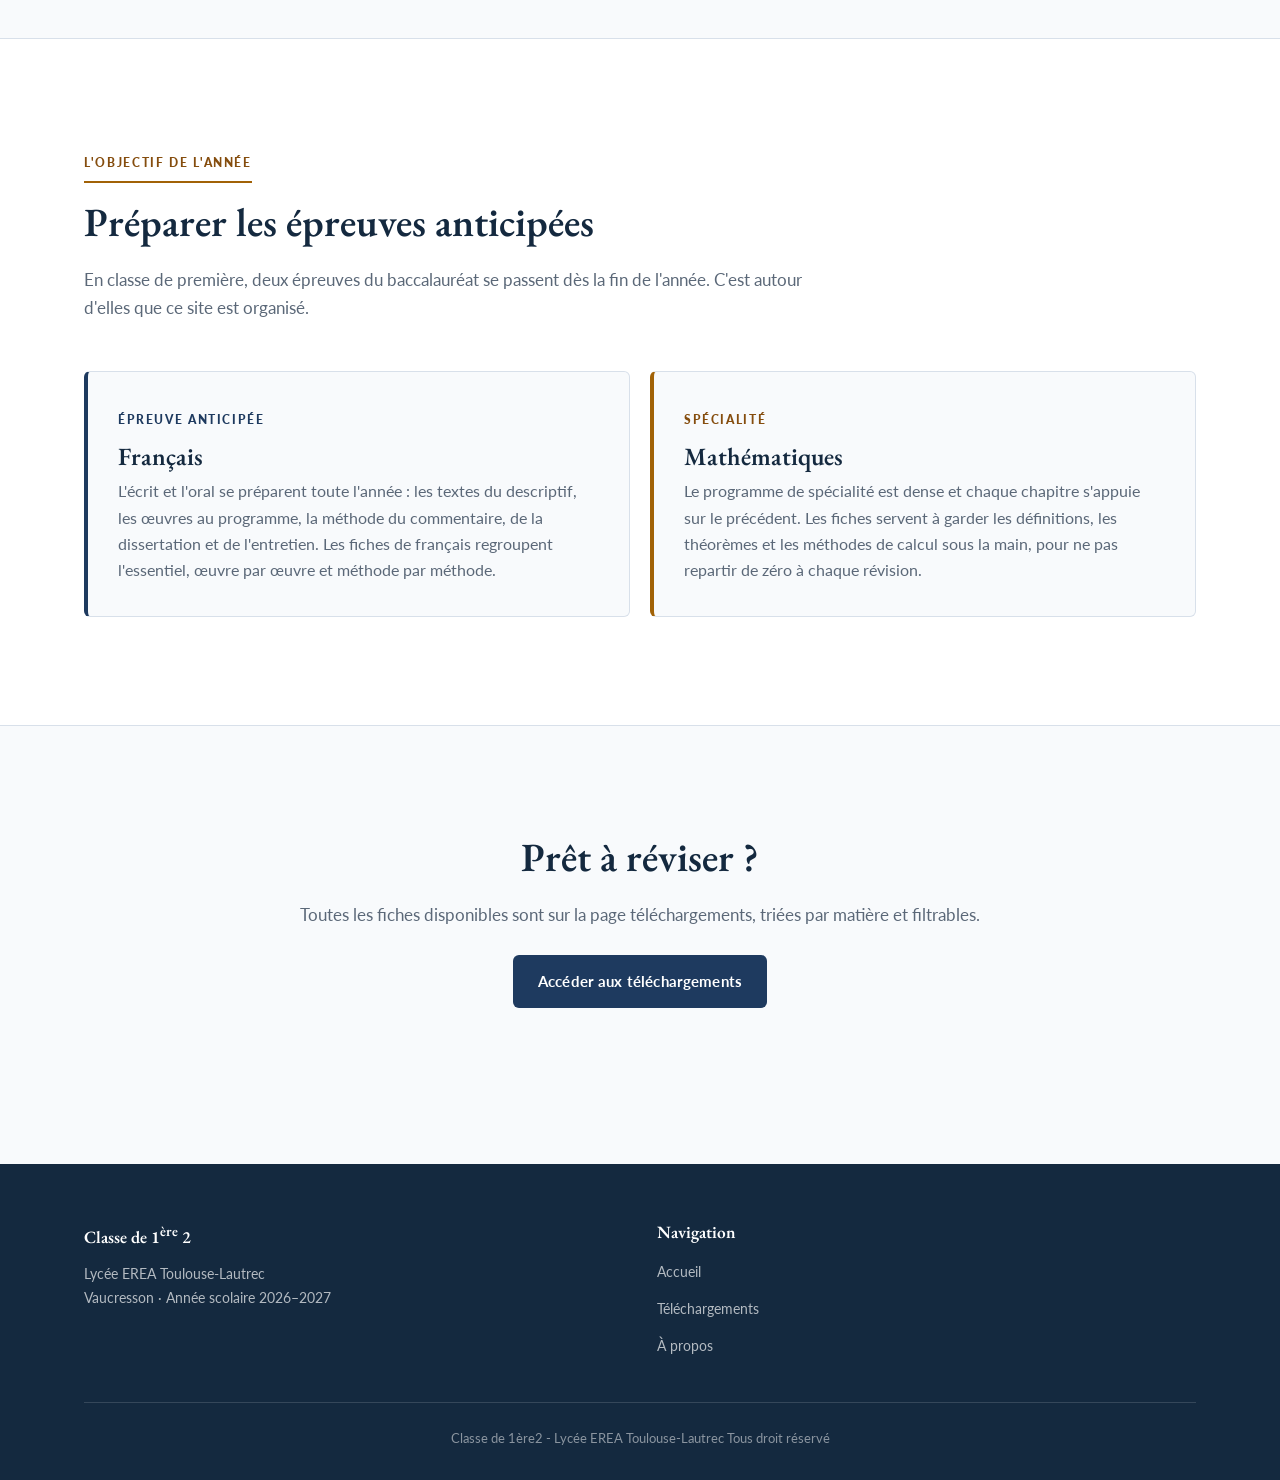
==== commit 49881812: "Remove class profiles and delegate section from index.html Removed links to class profiles and provi" ====
--- a/index.html
+++ b/index.html
@@ -130,7 +130,6 @@
         <p>Toutes les fiches disponibles sont sur la page téléchargements, triées par matière et filtrables.</p>
         <div class="hero-actions" style="margin-top:26px">
           <a class="btn btn--primary" href="telechargements.html">Accéder aux téléchargements</a>
-          <a class="btn btn--soft" href="eleves.html">Voir les profils de la classe</a>
         </div>
       </div>
     </div>
@@ -150,17 +149,10 @@
         <ul>
           <li><a href="index.html">Accueil</a></li>
           <li><a href="telechargements.html">Téléchargements</a></li>
-          <li><a href="eleves.html">La classe</a></li>
           <li><a href="a-propos.html">À propos</a></li>
         </ul>
       </div>
-      <div>
-        <h4>Délégués provisoires</h4>
-        <ul>
-          <li>Eliott</li>
-          <li>Timéo</li>
-        </ul>
-      </div>
+    
     </div>
     <div class="footer-bottom">
       Classe de 1ère2 - Lycée EREA Toulouse-Lautrec Tous droit réservé
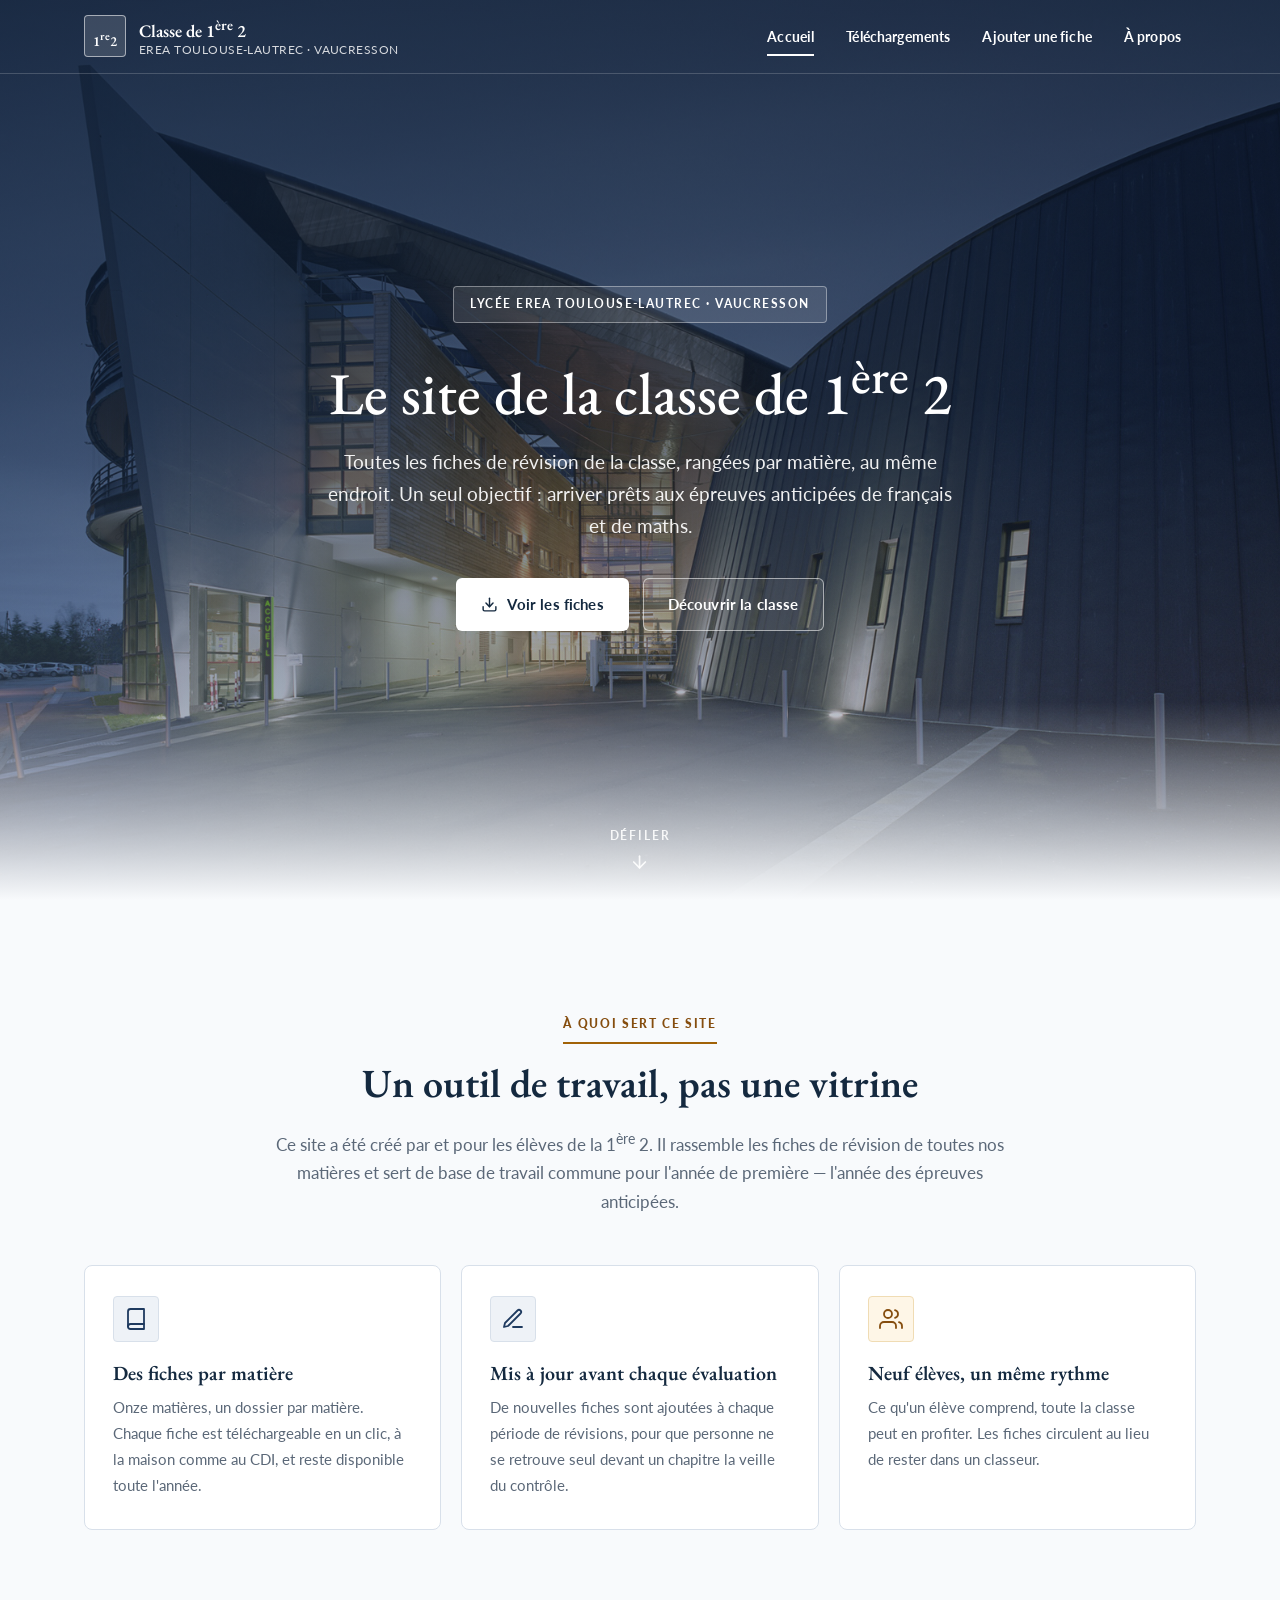
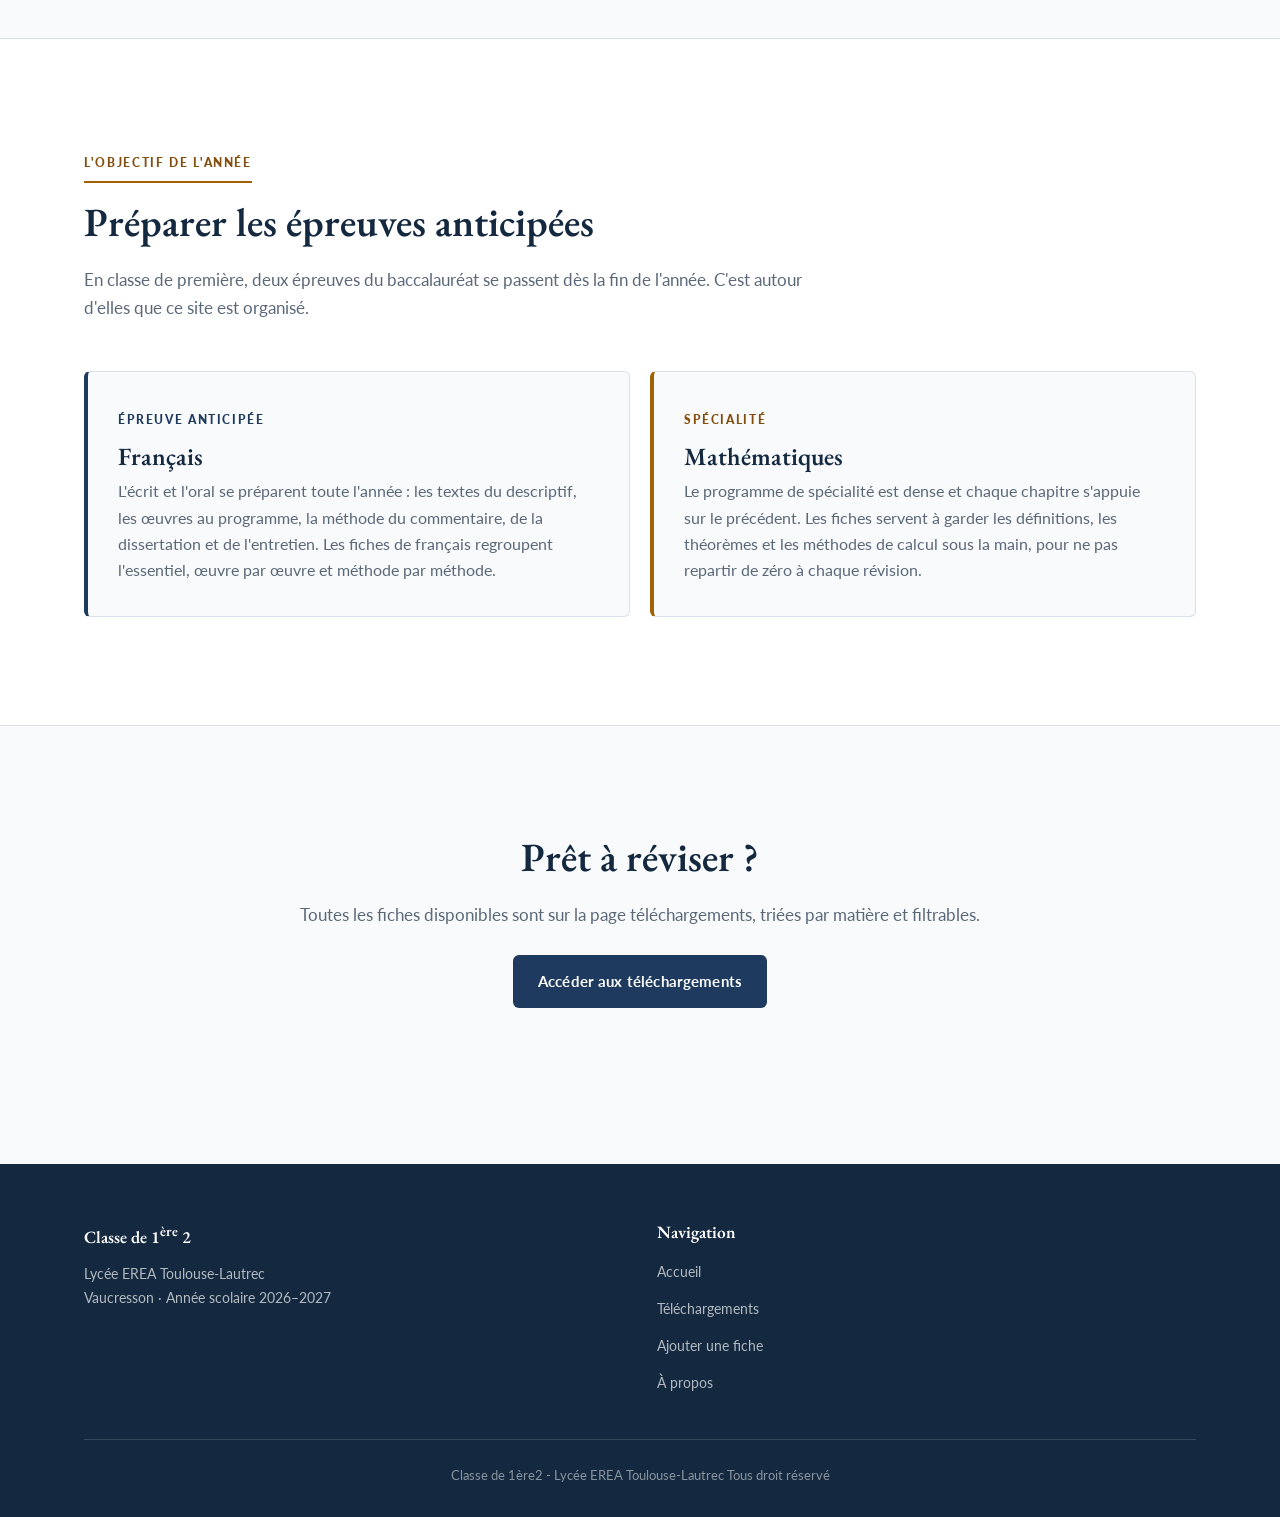
==== commit ad84a34a: "Add files via upload" ====
--- a/index.html
+++ b/index.html
@@ -29,6 +29,7 @@
       <ul>
         <li><a href="index.html" aria-current="page">Accueil</a></li>
         <li><a href="telechargements.html">Téléchargements</a></li>
+        <li><a href="upload.html">Ajouter une fiche</a></li>
         <li><a href="a-propos.html">À propos</a></li>
       </ul>
     </nav>
@@ -149,6 +150,7 @@
         <ul>
           <li><a href="index.html">Accueil</a></li>
           <li><a href="telechargements.html">Téléchargements</a></li>
+          <li><a href="upload.html">Ajouter une fiche</a></li>
           <li><a href="a-propos.html">À propos</a></li>
         </ul>
       </div>
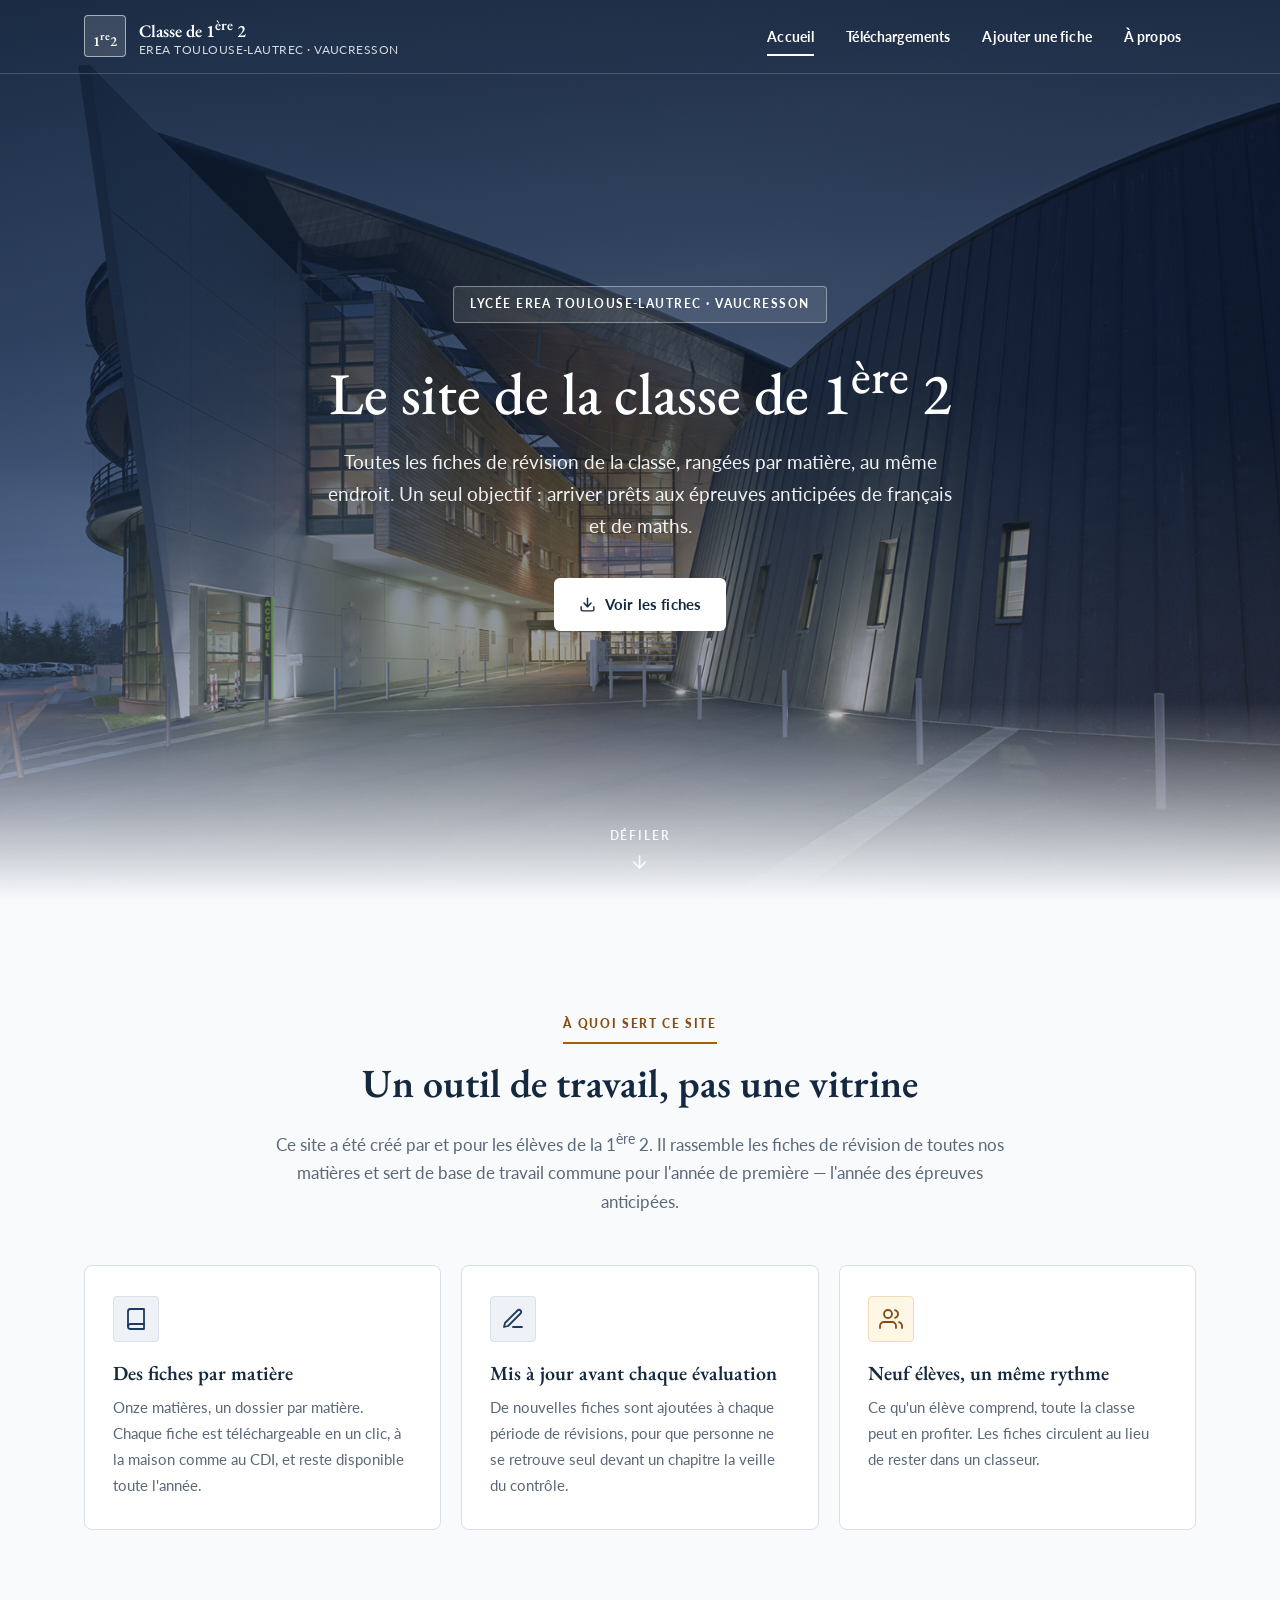
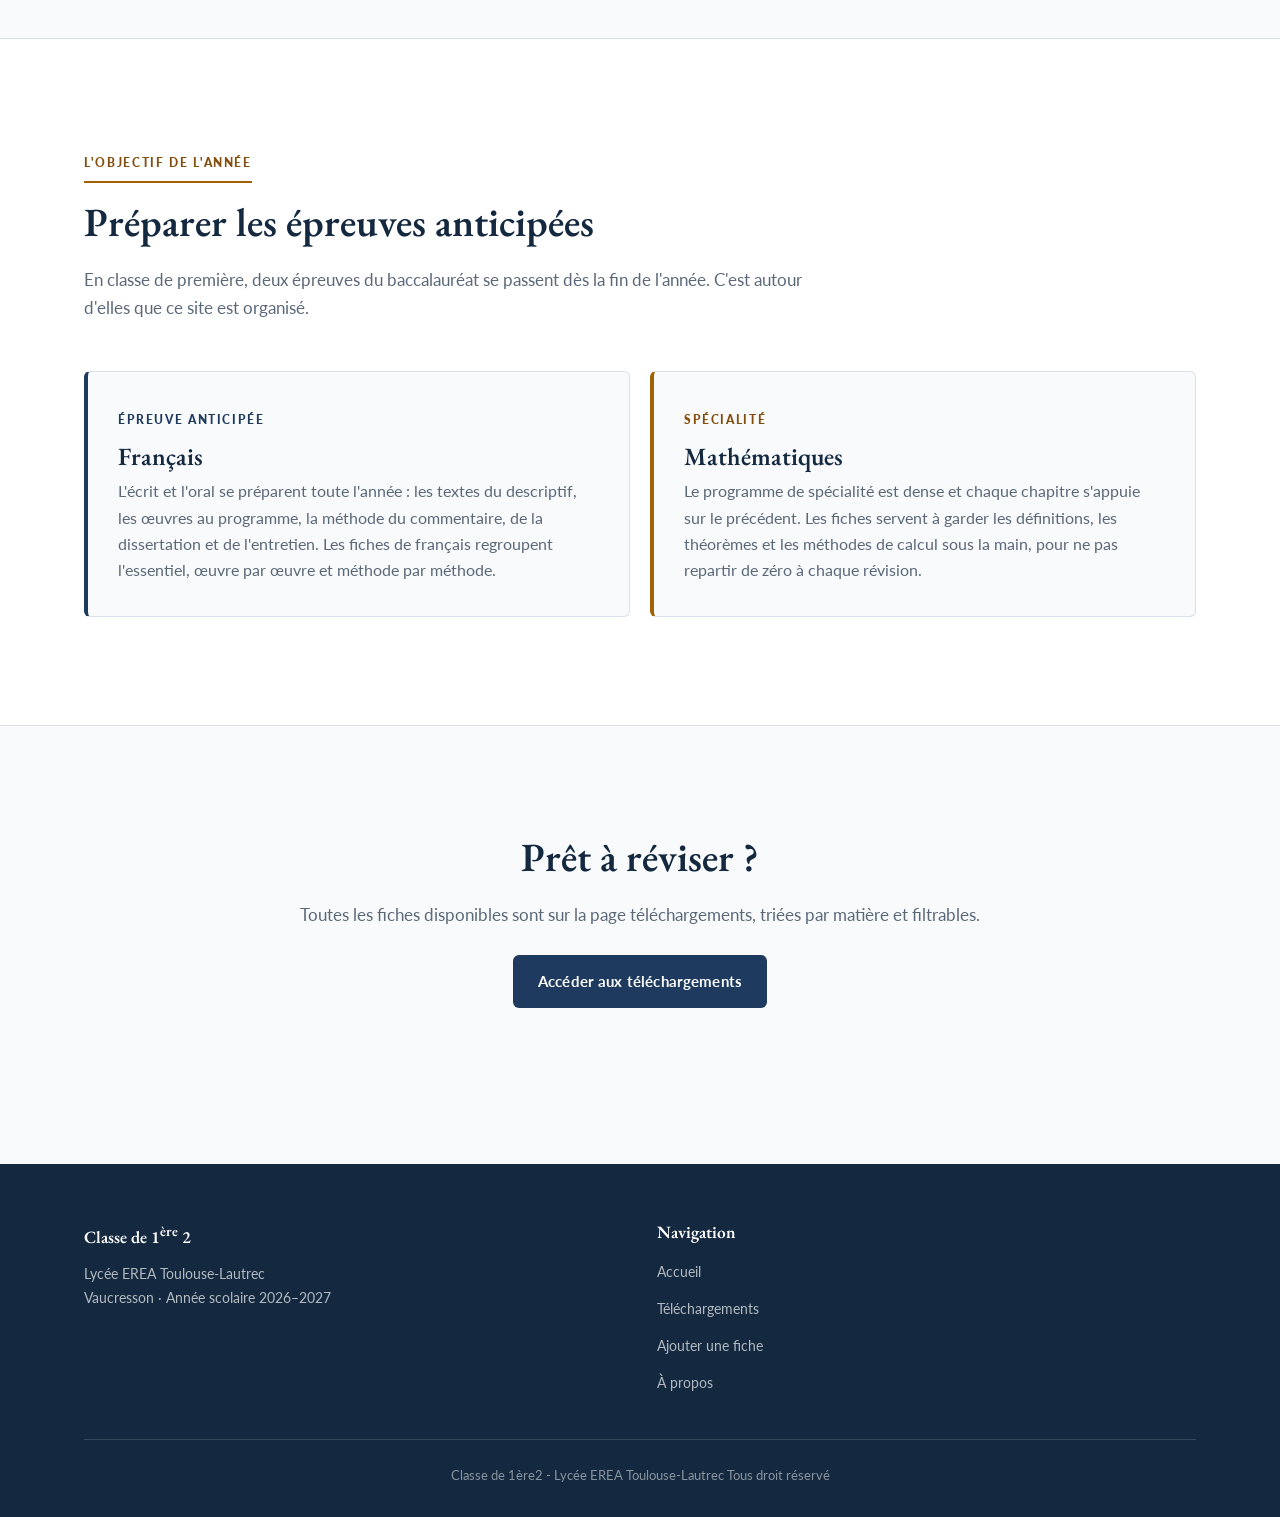
==== commit 07e5d7a9: "Remove 'Découvrir la classe' button from index.html Removed the 'Découvrir la classe' button from th" ====
--- a/index.html
+++ b/index.html
@@ -52,7 +52,6 @@
           <svg width="17" height="17" viewBox="0 0 24 24" fill="none" stroke="currentColor" stroke-width="2" stroke-linecap="round" stroke-linejoin="round" aria-hidden="true"><path d="M21 15v4a2 2 0 0 1-2 2H5a2 2 0 0 1-2-2v-4"/><path d="M7 10l5 5 5-5"/><path d="M12 15V3"/></svg>
           Voir les fiches
         </a>
-        <a class="btn btn--ghost" href="eleves.html">Découvrir la classe</a>
       </div>
     </div>
     <div class="scroll-cue" aria-hidden="true">
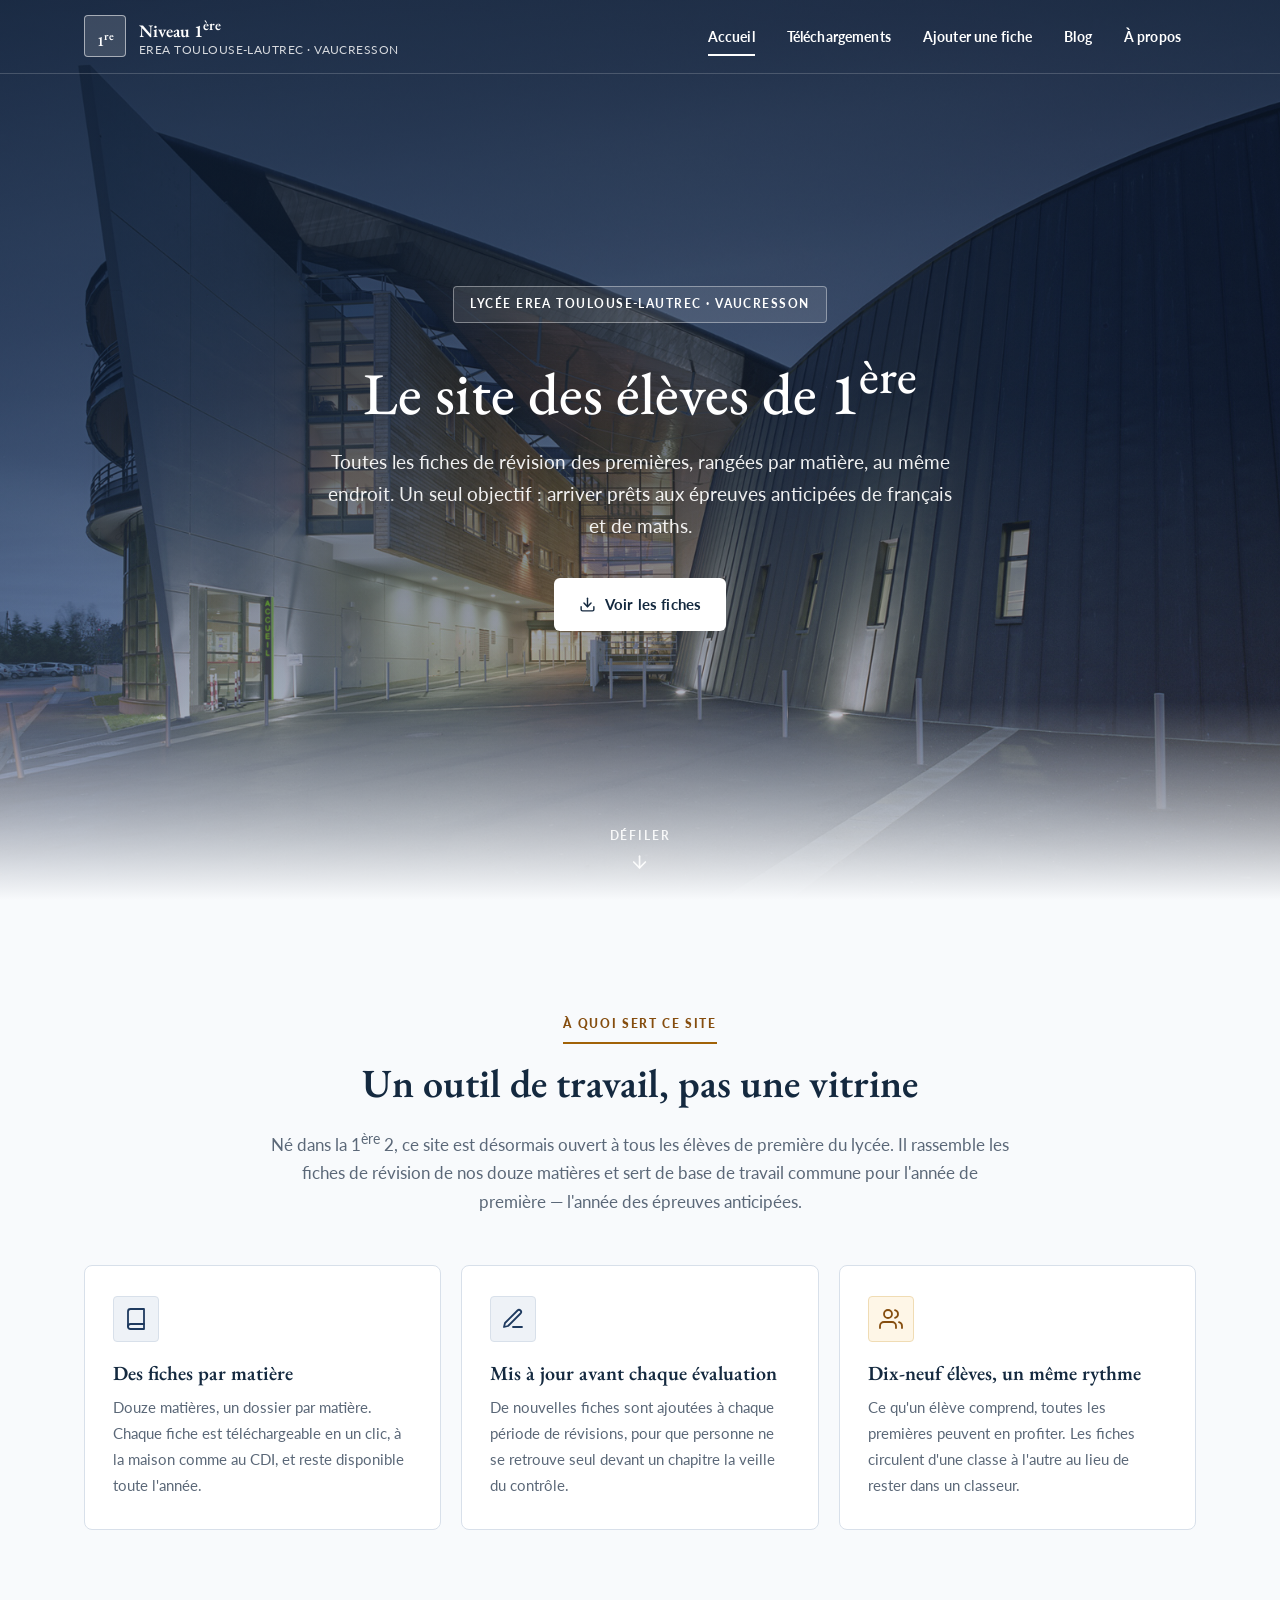
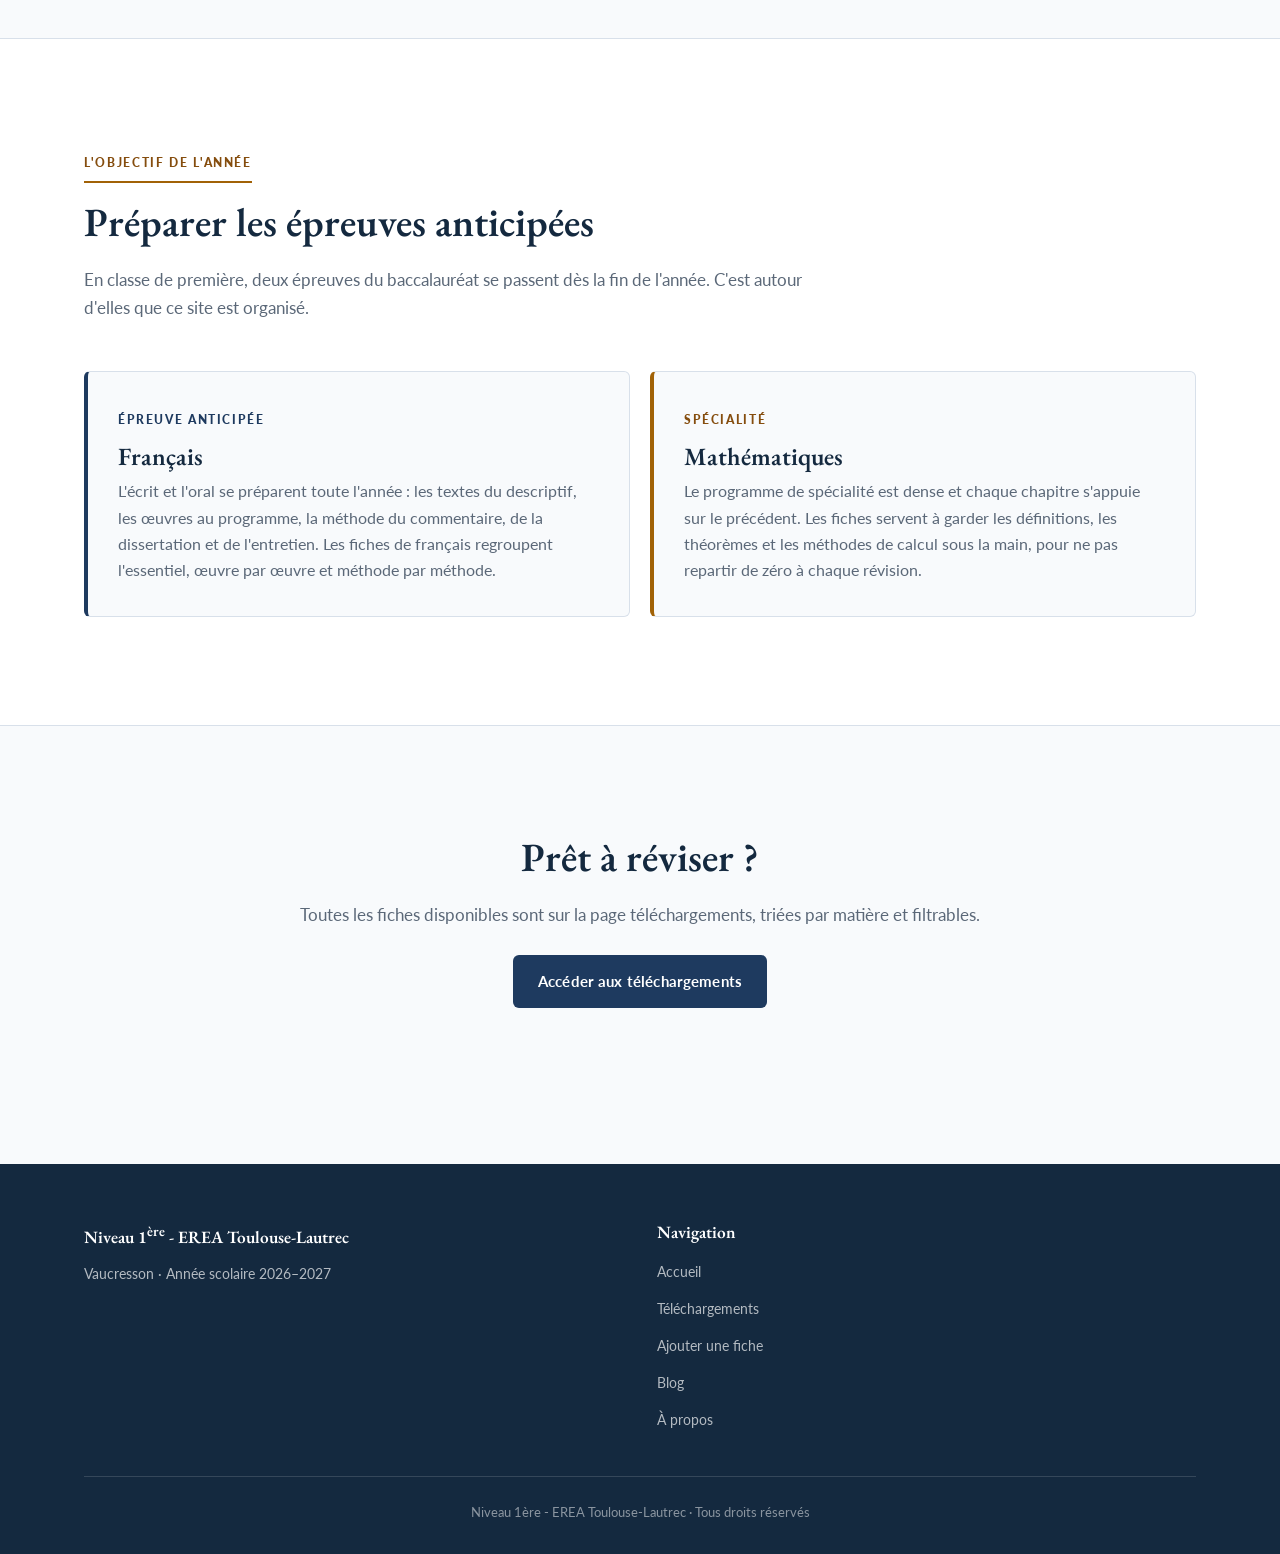
==== commit 987d14cf: "Nouvelle version du site : blog, ouverture à toutes les premières, nouveau nom et favicon - Blog (bl" ====
--- a/index.html
+++ b/index.html
@@ -3,13 +3,13 @@
 <head>
 <meta charset="utf-8">
 <meta name="viewport" content="width=device-width, initial-scale=1">
-<title>Classe de 1ère 2 — Lycée EREA Toulouse-Lautrec</title>
-<meta name="description" content="Le site de la classe de 1ère 2 du lycée EREA Toulouse-Lautrec à Vaucresson : fiches de révision par matière et préparation aux épreuves anticipées de français et de maths.">
-<link rel="icon" href="favicon.ico" sizes="any">
-<link rel="icon" type="image/png" sizes="16x16" href="images/favicon-16.png">
-<link rel="icon" type="image/png" sizes="32x32" href="images/favicon-32.png">
-<link rel="icon" type="image/png" sizes="48x48" href="images/favicon-48.png">
-<link rel="apple-touch-icon" sizes="180x180" href="images/apple-touch-icon.png">
+<title>Niveau 1ère - EREA Toulouse-Lautrec</title>
+<meta name="description" content="Le site des élèves de 1ère du lycée EREA Toulouse-Lautrec à Vaucresson : fiches de révision dans les douze matières, blog de l'année et préparation aux épreuves anticipées de français et de maths.">
+<link rel="icon" href="favicon.ico?v=2" sizes="any">
+<link rel="icon" type="image/png" sizes="16x16" href="images/favicon-16.png?v=2">
+<link rel="icon" type="image/png" sizes="32x32" href="images/favicon-32.png?v=2">
+<link rel="icon" type="image/png" sizes="48x48" href="images/favicon-48.png?v=2">
+<link rel="apple-touch-icon" sizes="180x180" href="images/apple-touch-icon.png?v=2">
 <script>document.documentElement.className+=" js";</script>
 <link rel="stylesheet" href="css/style.css">
 </head>
@@ -19,8 +19,8 @@
 <header class="site-header site-header--over-capable site-header--over">
   <div class="header-inner">
     <a class="brand" href="index.html">
-      <span class="brand-mark" aria-hidden="true">1<sup>re</sup>2</span>
-      <span class="brand-name">Classe de 1<sup>ère</sup> 2<small>EREA Toulouse-Lautrec · Vaucresson</small></span>
+      <span class="brand-mark" aria-hidden="true">1<sup>re</sup></span>
+      <span class="brand-name">Niveau 1<sup>ère</sup><small>EREA Toulouse-Lautrec · Vaucresson</small></span>
     </a>
     <button class="nav-toggle" type="button" aria-expanded="false" aria-controls="nav" aria-label="Ouvrir le menu">
       <svg width="22" height="22" viewBox="0 0 24 24" fill="none" stroke="currentColor" stroke-width="2" stroke-linecap="round" aria-hidden="true"><path d="M3 6h18M3 12h18M3 18h18"/></svg>
@@ -30,6 +30,7 @@
         <li><a href="index.html" aria-current="page">Accueil</a></li>
         <li><a href="telechargements.html">Téléchargements</a></li>
         <li><a href="upload.html">Ajouter une fiche</a></li>
+        <li><a href="blog.html">Blog</a></li>
         <li><a href="a-propos.html">À propos</a></li>
       </ul>
     </nav>
@@ -45,8 +46,8 @@
     </div>
     <div class="hero-inner">
       <span class="eyebrow">Lycée EREA Toulouse-Lautrec · Vaucresson</span>
-      <h1>Le site de la classe de 1<sup>ère</sup> 2</h1>
-      <p class="lead">Toutes les fiches de révision de la classe, rangées par matière, au même endroit. Un seul objectif : arriver prêts aux épreuves anticipées de français et de maths.</p>
+      <h1>Le site des élèves de 1<sup>ère</sup></h1>
+      <p class="lead">Toutes les fiches de révision des premières, rangées par matière, au même endroit. Un seul objectif : arriver prêts aux épreuves anticipées de français et de maths.</p>
       <div class="hero-actions">
         <a class="btn btn--primary" href="telechargements.html">
           <svg width="17" height="17" viewBox="0 0 24 24" fill="none" stroke="currentColor" stroke-width="2" stroke-linecap="round" stroke-linejoin="round" aria-hidden="true"><path d="M21 15v4a2 2 0 0 1-2 2H5a2 2 0 0 1-2-2v-4"/><path d="M7 10l5 5 5-5"/><path d="M12 15V3"/></svg>
@@ -66,7 +67,7 @@
       <div class="section-head section-head--center reveal">
         <span class="eyebrow-dark">À quoi sert ce site</span>
         <h2>Un outil de travail, pas une vitrine</h2>
-        <p>Ce site a été créé par et pour les élèves de la 1<sup>ère</sup> 2. Il rassemble les fiches de révision de toutes nos matières et sert de base de travail commune pour l'année de première — l'année des épreuves anticipées.</p>
+        <p>Né dans la 1<sup>ère</sup> 2, ce site est désormais ouvert à tous les élèves de première du lycée. Il rassemble les fiches de révision de nos douze matières et sert de base de travail commune pour l'année de première — l'année des épreuves anticipées.</p>
       </div>
 
       <div class="grid grid--3">
@@ -75,7 +76,7 @@
             <svg width="24" height="24" viewBox="0 0 24 24" fill="none" stroke="currentColor" stroke-width="1.8" stroke-linecap="round" stroke-linejoin="round"><path d="M4 19.5A2.5 2.5 0 0 1 6.5 17H20"/><path d="M6.5 2H20v20H6.5A2.5 2.5 0 0 1 4 19.5v-15A2.5 2.5 0 0 1 6.5 2z"/></svg>
           </span>
           <h3>Des fiches par matière</h3>
-          <p>Onze matières, un dossier par matière. Chaque fiche est téléchargeable en un clic, à la maison comme au CDI, et reste disponible toute l'année.</p>
+          <p>Douze matières, un dossier par matière. Chaque fiche est téléchargeable en un clic, à la maison comme au CDI, et reste disponible toute l'année.</p>
         </article>
 
         <article class="card card--hover reveal">
@@ -90,8 +91,8 @@
           <span class="icon-badge icon-badge--accent" aria-hidden="true">
             <svg width="24" height="24" viewBox="0 0 24 24" fill="none" stroke="currentColor" stroke-width="1.8" stroke-linecap="round" stroke-linejoin="round"><path d="M17 21v-2a4 4 0 0 0-4-4H5a4 4 0 0 0-4 4v2"/><circle cx="9" cy="7" r="4"/><path d="M23 21v-2a4 4 0 0 0-3-3.87"/><path d="M16 3.13a4 4 0 0 1 0 7.75"/></svg>
           </span>
-          <h3>Neuf élèves, un même rythme</h3>
-          <p>Ce qu'un élève comprend, toute la classe peut en profiter. Les fiches circulent au lieu de rester dans un classeur.</p>
+          <h3>Dix-neuf élèves, un même rythme</h3>
+          <p>Ce qu'un élève comprend, toutes les premières peuvent en profiter. Les fiches circulent d'une classe à l'autre au lieu de rester dans un classeur.</p>
         </article>
       </div>
     </div>
@@ -141,8 +142,8 @@
   <div class="container">
     <div class="footer-top">
       <div>
-        <h4>Classe de 1<sup>ère</sup> 2</h4>
-        <p>Lycée EREA Toulouse-Lautrec<br>Vaucresson · Année scolaire <span data-year>2026–2027</span></p>
+        <h4>Niveau 1<sup>ère</sup> - EREA Toulouse-Lautrec</h4>
+        <p>Vaucresson · Année scolaire <span data-year>2026–2027</span></p>
       </div>
       <div>
         <h4>Navigation</h4>
@@ -150,13 +151,14 @@
           <li><a href="index.html">Accueil</a></li>
           <li><a href="telechargements.html">Téléchargements</a></li>
           <li><a href="upload.html">Ajouter une fiche</a></li>
+          <li><a href="blog.html">Blog</a></li>
           <li><a href="a-propos.html">À propos</a></li>
         </ul>
       </div>
     
     </div>
     <div class="footer-bottom">
-      Classe de 1ère2 - Lycée EREA Toulouse-Lautrec Tous droit réservé
+      Niveau 1ère - EREA Toulouse-Lautrec · Tous droits réservés
     </div>
   </div>
 </footer>
--- a/css/style.css
+++ b/css/style.css
@@ -1,5 +1,5 @@
 /* ============================================================
-   Classe de 1ère 2 — Lycée EREA Toulouse-Lautrec
+   Niveau 1ère - EREA Toulouse-Lautrec
    Design system : bleu marine institutionnel (#1E3A5F)
                    + bleu d'action (#1D4ED8) + ocre (#A16207)
    Typographie : EB Garamond (titres) / Lato (texte)
@@ -432,6 +432,57 @@
   .fact-list > div { grid-template-columns: 1fr; gap: 2px; }
 }
 
+/* ---------- Page Blog ---------- */
+.blog-count { color: var(--color-muted-fg); font-size: .9rem; font-weight: 600; }
+.blog-grid { display: grid; gap: 20px; grid-template-columns: repeat(auto-fill, minmax(min(100%, 320px), 1fr)); }
+.blog-empty { grid-column: 1 / -1; }
+
+.card.post-card { position: relative; display: flex; flex-direction: column; padding: 0; overflow: hidden; }
+.post-card:focus-within { border-color: var(--color-primary-light); box-shadow: var(--shadow); }
+.post-card-media { margin: 0; padding: 16px 16px 0; }
+.post-card-media img { width: 100%; aspect-ratio: 16 / 10; object-fit: cover; border-radius: var(--radius); background: var(--color-muted); }
+.post-card-media figcaption { margin-top: 10px; font-size: .8rem; color: var(--color-muted-fg); text-align: center; line-height: 1.5; }
+.post-card-body { display: flex; flex-direction: column; flex: 1; padding: 22px 28px 28px; }
+.post-event {
+  display: inline-block; margin-bottom: 10px;
+  font-size: .72rem; font-weight: 900; letter-spacing: .14em; text-transform: uppercase;
+  color: var(--color-accent-dark);
+}
+.post-card h2 { font-size: 1.45rem; margin-bottom: .25em; }
+.post-card h2 a { color: var(--color-primary-dark); text-decoration: none; }
+.post-card h2 a::after { content: ""; position: absolute; inset: 0; }
+.post-card h2 a:focus-visible { outline: none; }
+.post-date { display: block; margin-bottom: 12px; font-size: .82rem; font-weight: 700; color: var(--color-muted-fg); }
+.card.post-card p { margin-bottom: 0; }
+.post-more {
+  display: inline-flex; align-items: center; gap: 7px; margin-top: auto; padding-top: 18px;
+  font-weight: 700; font-size: .9rem; color: var(--color-action-dark);
+}
+.post-more svg { transition: transform .2s ease; }
+.post-card:hover .post-more svg { transform: translateX(3px); }
+
+.article-date { display: block; margin: -2px 0 14px; font-size: .9rem; font-weight: 700; color: var(--color-muted-fg); letter-spacing: .02em; }
+.article-wrap { max-width: 780px; margin-inline: auto; }
+.article-body > p { font-size: 1.05rem; margin-bottom: 1.2rem; }
+.article-body > h2 { font-size: clamp(1.45rem, 3vw, 1.9rem); margin: 1.6em 0 .5em; }
+.article-figure {
+  margin: 36px 0; padding: 22px; background: var(--color-surface);
+  border: 1px solid var(--color-border); border-radius: var(--radius-lg);
+}
+.article-figure img { width: 100%; border-radius: var(--radius); }
+.article-figure figcaption { margin-top: 14px; font-size: .8rem; color: var(--color-muted-fg); text-align: center; line-height: 1.5; }
+.article-figure--cover { margin-top: 0; }
+.article-gallery { display: grid; gap: 16px; grid-template-columns: repeat(auto-fit, minmax(min(100%, 240px), 1fr)); margin: 36px 0; }
+.article-gallery .article-figure { margin: 0; padding: 16px; }
+.article-gallery img { aspect-ratio: 4 / 3; object-fit: cover; }
+.article-foot { display: flex; flex-wrap: wrap; gap: 12px; margin-top: 44px; padding-top: 28px; border-top: 1px solid var(--color-border); }
+.article-body:empty ~ .article-foot { margin-top: 0; padding-top: 0; border-top: 0; }
+
+@media (max-width: 640px) {
+  .article-figure { padding: 14px; }
+  .post-card-body { padding: 20px 22px 24px; }
+}
+
 /* ---------- Révélation au scroll ---------- */
 .js .reveal { opacity: 0; transform: translateY(18px); transition: opacity .6s ease, transform .6s ease; }
 .js .reveal.is-visible { opacity: 1; transform: none; }
